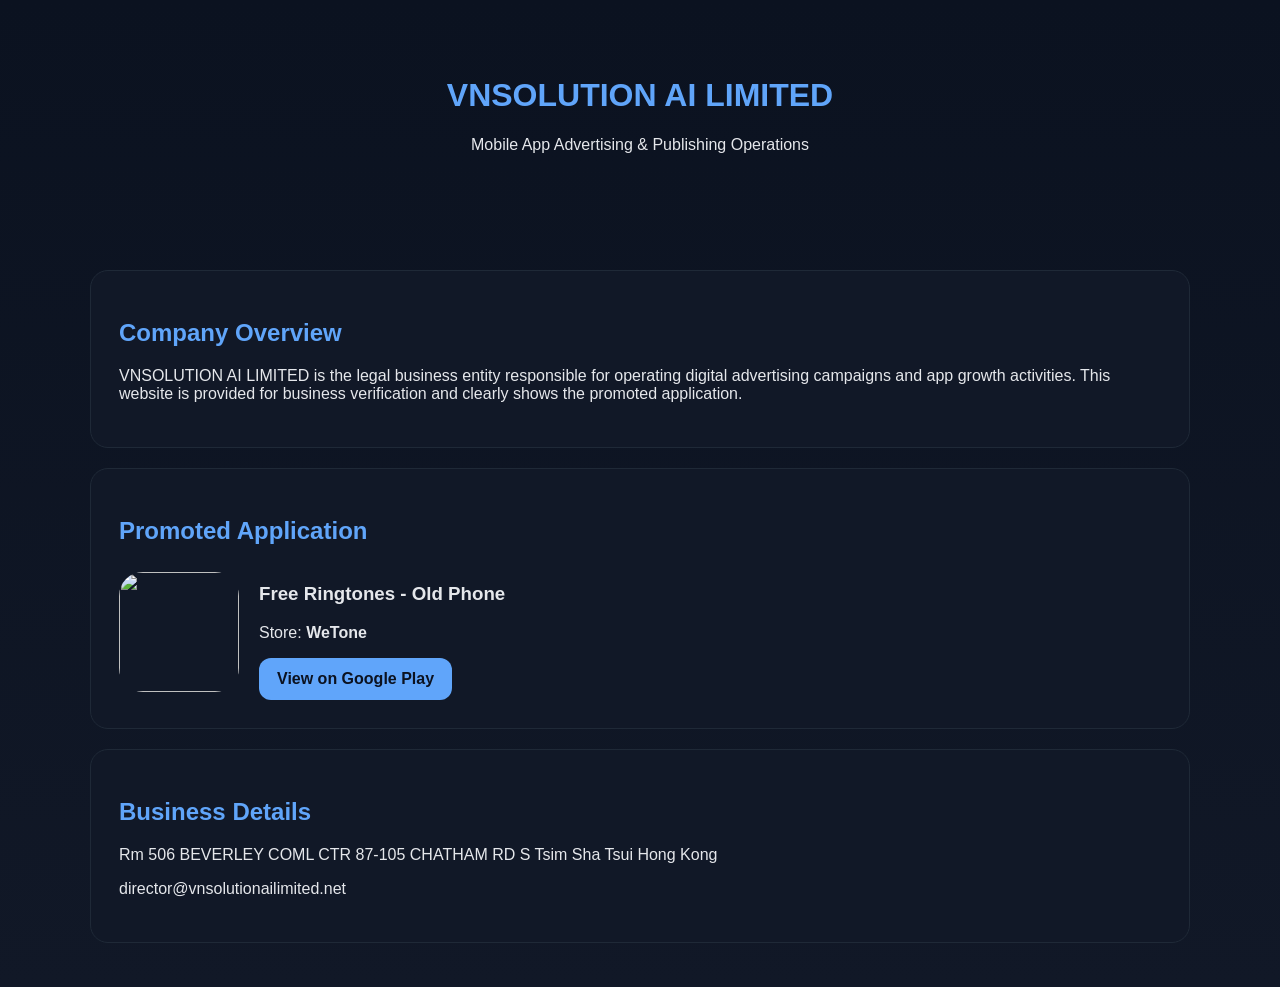
==== index.html @ 9280a152 "cdsc" ====
<!DOCTYPE html><html><head><meta charset='utf-8'><meta name='viewport' content='width=device-width,initial-scale=1'><style>body{font-family:Segoe UI,Arial,sans-serif;margin:0;background:linear-gradient(180deg,#0b1220,#111827);color:#e5e7eb}.container{max-width:1100px;margin:auto;padding:24px}header{padding:56px 20px;text-align:center}.card{background:#111827;border:1px solid #1f2937;border-radius:18px;padding:28px;margin:20px 0}h1,h2{color:#60a5fa}.btn{display:inline-block;background:#60a5fa;color:#0b1220;padding:12px 18px;border-radius:12px;text-decoration:none;font-weight:700}.app{display:flex;gap:20px;align-items:center;flex-wrap:wrap}.app img{width:120px;height:120px;border-radius:24px}</style><title>VNSOLUTION AI LIMITED</title></head><body><header><h1>VNSOLUTION AI LIMITED</h1><p>Mobile App Advertising & Publishing Operations</p></header><div class='container'><div class='card'><h2>Company Overview</h2><p>VNSOLUTION AI LIMITED is the legal business entity responsible for operating digital advertising campaigns and app growth activities. This website is provided for business verification and clearly shows the promoted application.</p></div><div class='card'><h2>Promoted Application</h2><div class='app'><img src='https://play-lh.googleusercontent.com/-prc3k5ZxyYHVAMe5Gc5oUMg6t_ehWLZD_PLqEVUxmbdl6v-67gkXx55XI03wRUK6jA4=w480-h960-rw'><div><h3>Free Ringtones - Old Phone</h3><p>Store: <strong>WeTone</strong></p><a class='btn' href='https://play.google.com/store/apps/details?id=com.bestringtones.freeringtones.oldphoneringtones'>View on Google Play</a></div></div></div><div class='card'><h2>Business Details</h2><p>Rm 506 BEVERLEY COML CTR 87-105 CHATHAM RD S Tsim Sha Tsui Hong Kong</p><p>director@vnsolutionailimited.net</p></div></div></body></html>
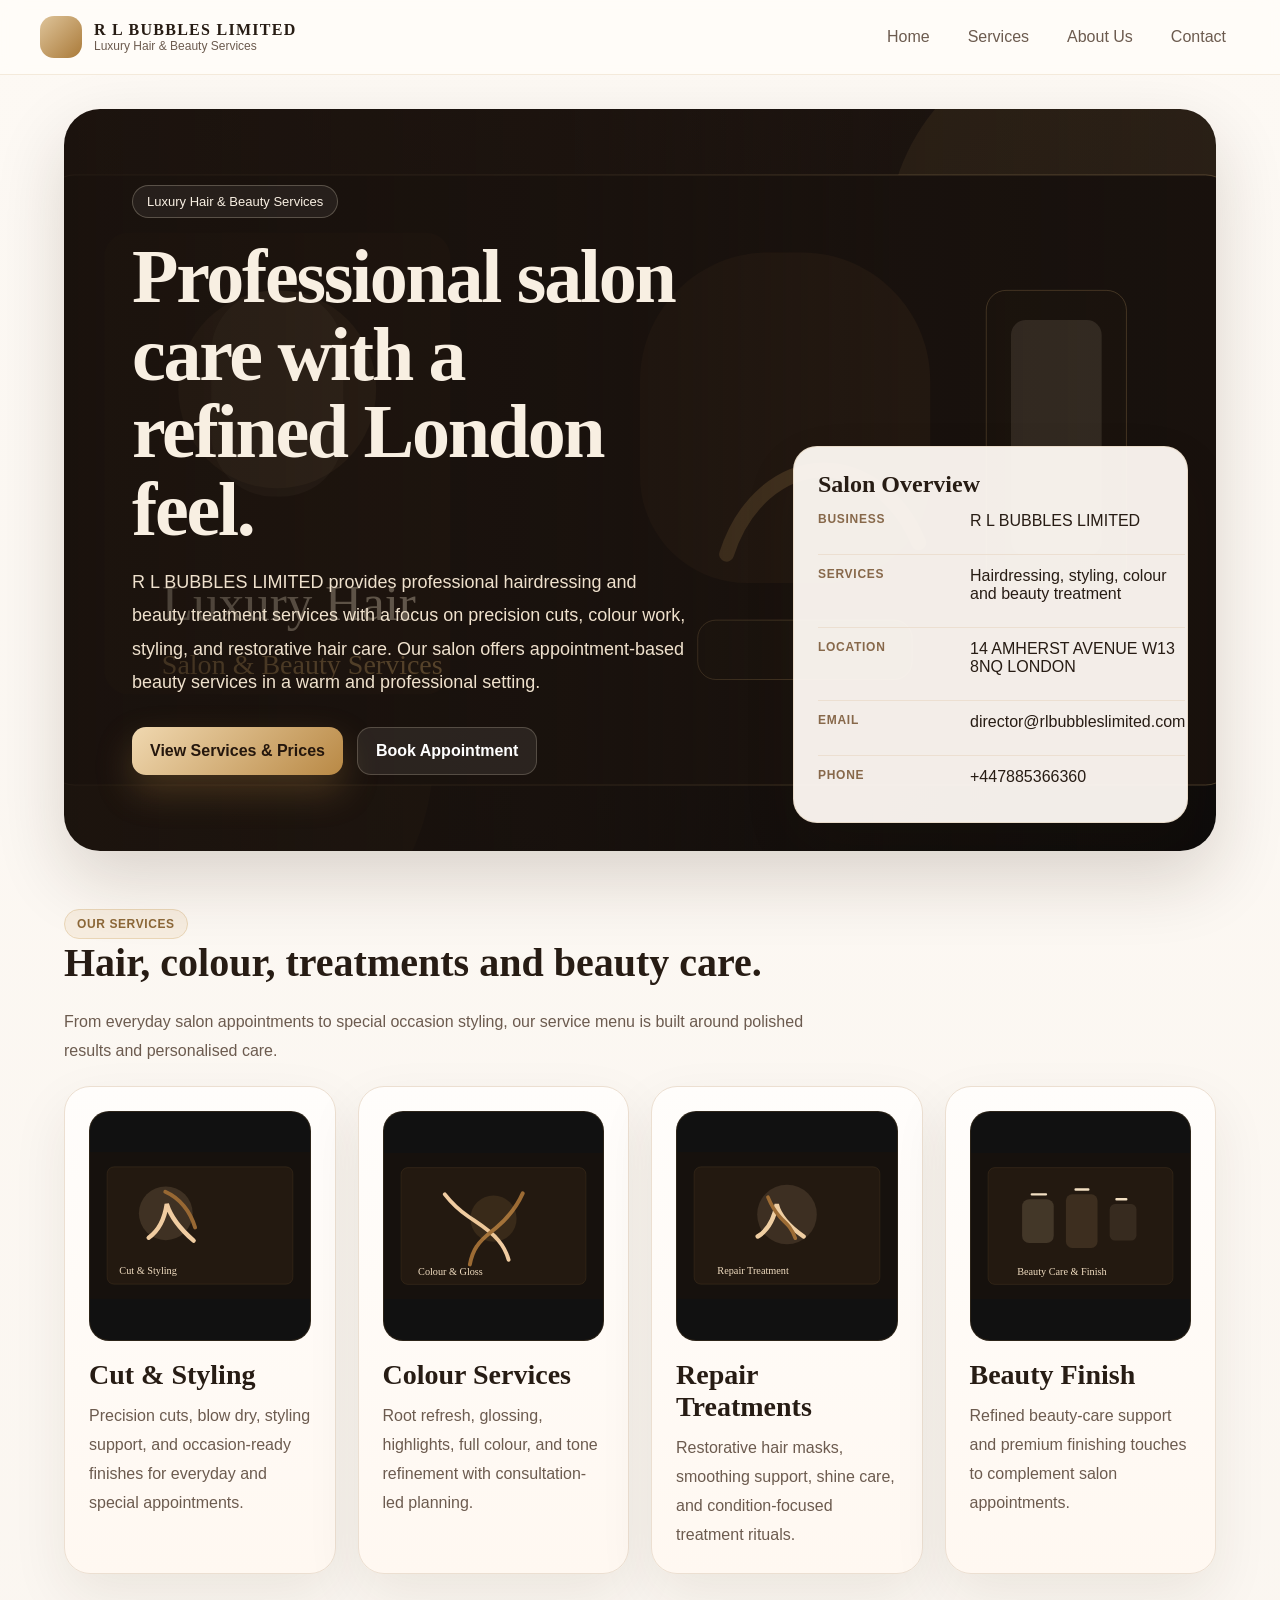
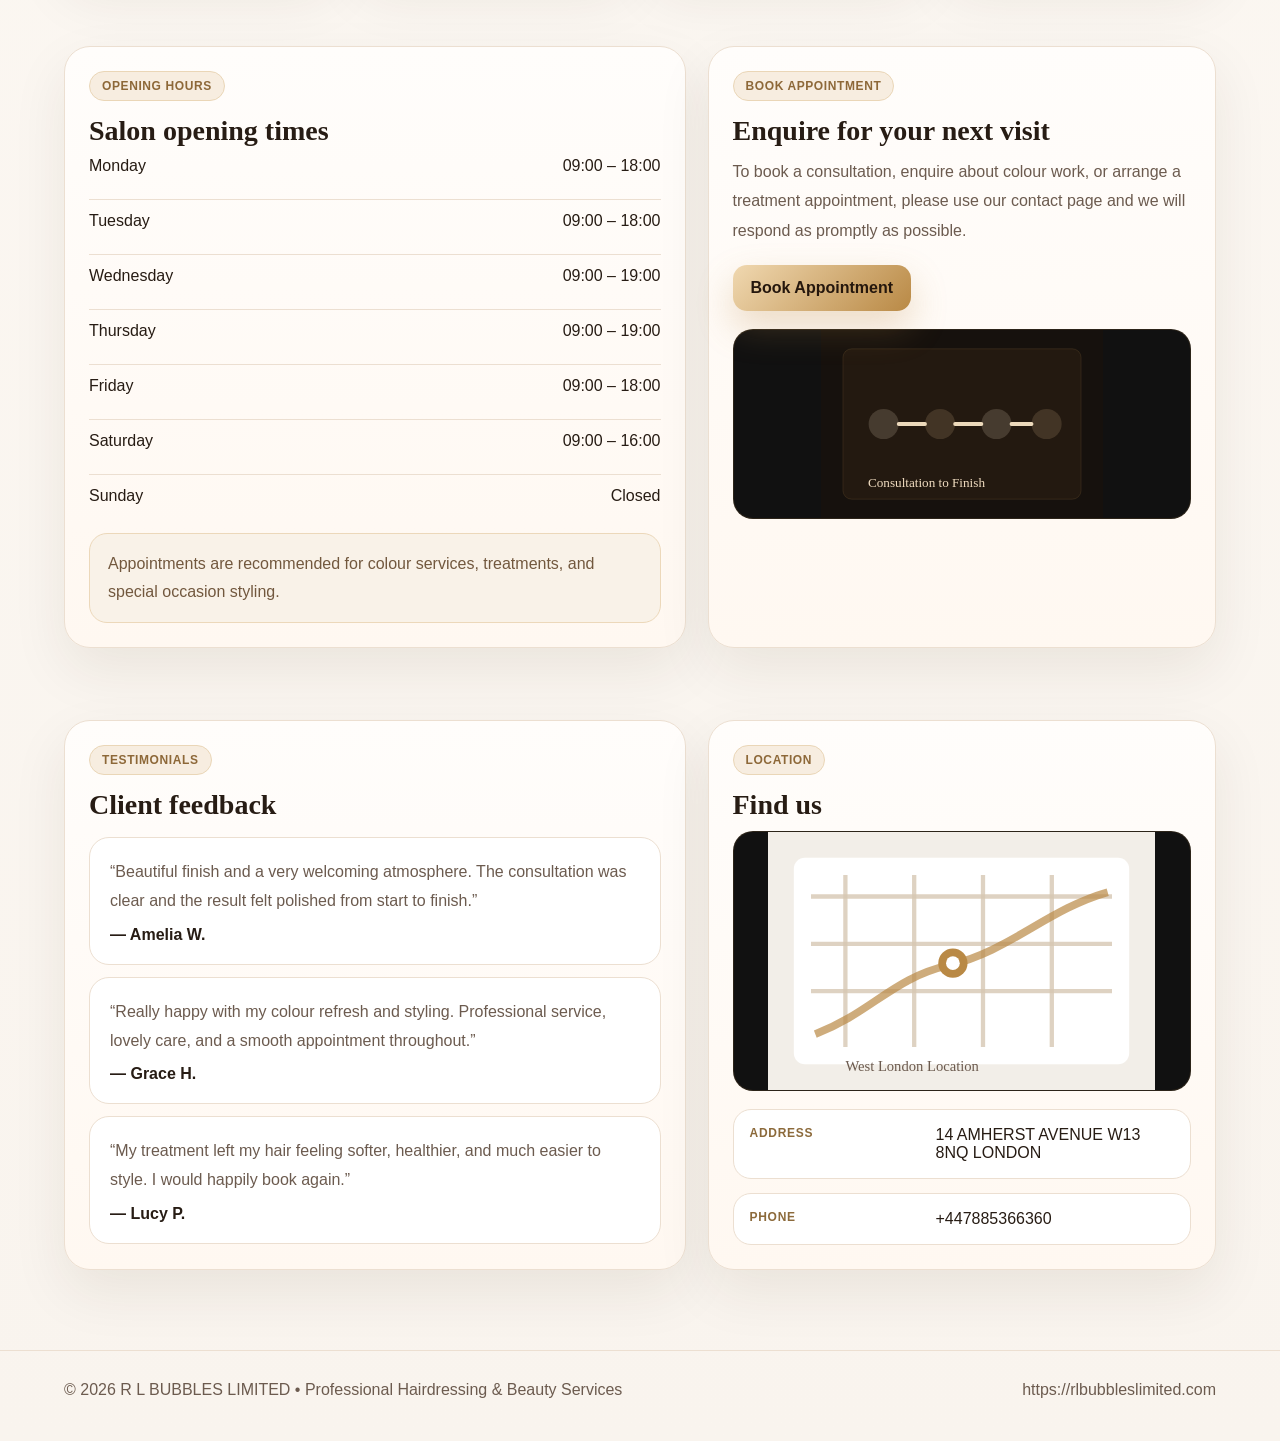
==== commit 078b8e9f: "cdsac" ====
--- a/index.html
+++ b/index.html
@@ -1 +1,27 @@
-<!DOCTYPE html><html><head><meta charset='utf-8'><meta name='viewport' content='width=device-width,initial-scale=1'><style>body{font-family:Segoe UI,Arial,sans-serif;margin:0;background:linear-gradient(180deg,#0b1220,#111827);color:#e5e7eb}.container{max-width:1100px;margin:auto;padding:24px}header{padding:56px 20px;text-align:center}.card{background:#111827;border:1px solid #1f2937;border-radius:18px;padding:28px;margin:20px 0}h1,h2{color:#60a5fa}.btn{display:inline-block;background:#60a5fa;color:#0b1220;padding:12px 18px;border-radius:12px;text-decoration:none;font-weight:700}.app{display:flex;gap:20px;align-items:center;flex-wrap:wrap}.app img{width:120px;height:120px;border-radius:24px}</style><title>VNSOLUTION AI LIMITED</title></head><body><header><h1>VNSOLUTION AI LIMITED</h1><p>Mobile App Advertising & Publishing Operations</p></header><div class='container'><div class='card'><h2>Company Overview</h2><p>VNSOLUTION AI LIMITED is the legal business entity responsible for operating digital advertising campaigns and app growth activities. This website is provided for business verification and clearly shows the promoted application.</p></div><div class='card'><h2>Promoted Application</h2><div class='app'><img src='https://play-lh.googleusercontent.com/-prc3k5ZxyYHVAMe5Gc5oUMg6t_ehWLZD_PLqEVUxmbdl6v-67gkXx55XI03wRUK6jA4=w480-h960-rw'><div><h3>Free Ringtones - Old Phone</h3><p>Store: <strong>WeTone</strong></p><a class='btn' href='https://play.google.com/store/apps/details?id=com.bestringtones.freeringtones.oldphoneringtones'>View on Google Play</a></div></div></div><div class='card'><h2>Business Details</h2><p>Rm 506 BEVERLEY COML CTR 87-105 CHATHAM RD S Tsim Sha Tsui Hong Kong</p><p>director@vnsolutionailimited.net</p></div></div></body></html>+<!DOCTYPE html><html lang='en'><head><meta charset='utf-8'><meta name='viewport' content='width=device-width,initial-scale=1'><title>R L BUBBLES LIMITED | Home</title><meta name='description' content='R L BUBBLES LIMITED luxury salon and beauty website.'><style>
+:root{--bg:#f9f4ee;--panel:#fffdfb;--panel2:#fff8f1;--text:#271c14;--muted:#6c5b4f;--gold:#b98945;--line:#ecdfd1;--shadow:0 22px 56px rgba(56,34,12,.08)}
+*{box-sizing:border-box}html{scroll-behavior:smooth}body{margin:0;background:linear-gradient(180deg,#fdf9f4,var(--bg));color:var(--text);font-family:Segoe UI,Arial,sans-serif}
+a{color:inherit}.wrap{max-width:1200px;margin:0 auto;padding:0 24px}
+.nav{position:sticky;top:0;z-index:30;background:rgba(255,252,248,.92);backdrop-filter:blur(10px);border-bottom:1px solid rgba(185,137,69,.16)}
+.nav-inner{display:flex;justify-content:space-between;align-items:center;padding:16px 0;gap:14px;flex-wrap:wrap}.brand{display:flex;align-items:center;gap:12px;text-decoration:none}.mark{width:42px;height:42px;border-radius:14px;background:linear-gradient(135deg,#dec49a,#aa7a39)}.brand strong{display:block;font-family:Georgia,serif;letter-spacing:.08em}.brand span{display:block;font-size:12px;color:var(--muted)}
+.links{display:flex;gap:10px;flex-wrap:wrap}.links a{text-decoration:none;padding:10px 14px;border-radius:999px;color:var(--muted)}.links a:hover{background:#fff;border:1px solid var(--line);color:var(--text)}
+.hero{padding:34px 0 22px}.hero-card{min-height:640px;border-radius:36px;overflow:hidden;position:relative;background:linear-gradient(90deg, rgba(26,18,13,.82) 0%, rgba(26,18,13,.60) 44%, rgba(26,18,13,.18) 72%, rgba(26,18,13,.04) 100%),url('assets/hero-salon.svg') center/cover no-repeat;box-shadow:0 28px 70px rgba(44,24,8,.16)}
+.hero-inner{max-width:690px;padding:76px 68px;color:#f8efe2}.kicker{display:inline-flex;padding:8px 14px;border-radius:999px;border:1px solid rgba(255,240,215,.24);background:rgba(255,255,255,.06);font-size:13px}
+h1,h2,h3{font-family:Georgia,'Times New Roman',serif}h1{margin:20px 0 16px;font-size:clamp(42px,6vw,76px);line-height:1.02;letter-spacing:-.03em}h2{font-size:40px;margin:0}.lead{font-size:18px;line-height:1.85;color:#efe1cd}.actions{display:flex;gap:14px;flex-wrap:wrap;margin-top:28px}
+.btn{display:inline-flex;align-items:center;justify-content:center;padding:14px 18px;border-radius:14px;text-decoration:none;font-weight:700}.btn-primary{background:linear-gradient(135deg,#f0d8b0,#b98945);color:#25170d;box-shadow:0 16px 36px rgba(185,137,69,.28)}.btn-secondary{background:rgba(255,255,255,.08);color:#fff;border:1px solid rgba(255,240,215,.20)}
+.float{position:absolute;right:28px;bottom:28px;width:min(395px,calc(100% - 56px));background:rgba(255,250,245,.95);border:1px solid rgba(185,137,69,.18);border-radius:24px;padding:24px;box-shadow:var(--shadow)}.float h3{margin:0 0 14px;font-size:24px}.list{display:grid;gap:12px}.item{display:grid;grid-template-columns:138px 1fr;gap:14px;padding:12px 0;border-top:1px solid var(--line)}.item:first-child{border-top:none;padding-top:0}.item strong{font-size:12px;color:#87684a;text-transform:uppercase;letter-spacing:.06em}
+.section{padding:36px 0}.heading{display:flex;justify-content:space-between;gap:22px;align-items:end;flex-wrap:wrap;margin-bottom:20px}.heading p{margin:0;max-width:760px;color:var(--muted);line-height:1.8}
+.grid4{display:grid;grid-template-columns:repeat(4,1fr);gap:22px}.grid3{display:grid;grid-template-columns:repeat(3,1fr);gap:22px}.grid2{display:grid;grid-template-columns:1.1fr .9fr;gap:22px}.card{background:linear-gradient(180deg,var(--panel),var(--panel2));border:1px solid var(--line);border-radius:26px;padding:24px;box-shadow:var(--shadow)}
+.media{height:230px;border-radius:20px;background:#111 center/contain no-repeat;border:1px solid rgba(185,137,69,.16);margin-bottom:18px}.gallery{display:grid;grid-template-columns:repeat(4,1fr);gap:18px}.gallery .media{height:180px;margin-bottom:0}.badge{display:inline-flex;padding:7px 12px;border-radius:999px;font-size:12px;font-weight:700;letter-spacing:.05em;text-transform:uppercase;color:#8d6838;background:#f7ede0;border:1px solid #ead6b7}
+.card h3{margin:0 0 10px;font-size:28px}.card p{margin:0;color:var(--muted);line-height:1.82}.price-list,.testimonials,.faq{display:grid;gap:12px;margin-top:16px}
+.price{display:grid;grid-template-columns:1fr auto;gap:14px;padding:16px 0;border-top:1px solid var(--line)}.price:first-child{border-top:none;padding-top:0}.price strong{display:block;font-size:17px}.price span{font-weight:700;color:#8e6530}
+.details{display:grid;gap:14px}.detail{display:grid;grid-template-columns:170px 1fr;gap:16px;padding:16px;border-radius:18px;background:#fff;border:1px solid var(--line)}.detail strong{color:#8c6a3b;text-transform:uppercase;font-size:12px;letter-spacing:.06em}
+.note{margin-top:16px;padding:16px 18px;border-radius:18px;background:#f9f2e8;border:1px solid #ecd8ba;color:#72583e;line-height:1.75}
+.steps{display:grid;grid-template-columns:repeat(4,1fr);gap:16px;margin-top:16px}.step{padding:18px;border-radius:20px;background:#fff;border:1px solid var(--line)}.step b{display:inline-block;width:34px;height:34px;line-height:34px;text-align:center;border-radius:999px;background:#f7ede0;color:#8c6a3b;margin-bottom:12px}
+.hours{display:grid;gap:12px}.hours-row{display:grid;grid-template-columns:1fr auto;gap:14px;padding:12px 0;border-top:1px solid var(--line)}.hours-row:first-child{border-top:none;padding-top:0}
+.quote{padding:20px;border-radius:20px;background:#fff;border:1px solid var(--line)}.quote p{margin:0 0 10px;color:var(--muted);line-height:1.8}.quote strong{display:block}
+.form-grid{display:grid;grid-template-columns:1fr 1fr;gap:14px}input,textarea,select{width:100%;padding:14px;border-radius:14px;border:1px solid var(--line);background:#fff;font:inherit;color:var(--text)}textarea{min-height:130px;resize:vertical}.full{grid-column:1/-1}
+.footer{margin-top:44px;border-top:1px solid var(--line);padding:30px 0 42px;color:var(--muted)}.footer-inner{display:flex;justify-content:space-between;gap:18px;flex-wrap:wrap}.small{font-size:14px}
+@media(max-width:1000px){.grid4,.grid3,.grid2,.gallery,.steps,.form-grid{grid-template-columns:1fr}.hero-card{min-height:unset}.float{position:static;margin:24px}}
+@media(max-width:720px){.hero-inner{padding:34px 24px}h1{font-size:42px}h2{font-size:32px}.item,.detail,.hours-row{grid-template-columns:1fr}}
+</style></head><body><nav class='nav'><div class='wrap nav-inner'><a class='brand' href='index.html'><div class='mark'></div><div><strong>R L BUBBLES LIMITED</strong><span>Luxury Hair & Beauty Services</span></div></a><div class='links'><a href='index.html'>Home</a><a href='services.html'>Services</a><a href='about.html'>About Us</a><a href='contact.html'>Contact</a></div></div></nav><section class='hero'><div class='wrap'><div class='hero-card'><div class='hero-inner'><div class='kicker'>Luxury Hair & Beauty Services</div><h1>Professional salon care with a refined London feel.</h1><p class='lead'>R L BUBBLES LIMITED provides professional hairdressing and beauty treatment services with a focus on precision cuts, colour work, styling, and restorative hair care. Our salon offers appointment-based beauty services in a warm and professional setting.</p><div class='actions'><a class='btn btn-primary' href='services.html'>View Services & Prices</a><a class='btn btn-secondary' href='contact.html'>Book Appointment</a></div></div><div class='float'><h3>Salon Overview</h3><div class='list'><div class='item'><strong>Business</strong><div>R L BUBBLES LIMITED</div></div><div class='item'><strong>Services</strong><div>Hairdressing, styling, colour and beauty treatment</div></div><div class='item'><strong>Location</strong><div>14 AMHERST AVENUE W13 8NQ LONDON</div></div><div class='item'><strong>Email</strong><div>director@rlbubbleslimited.com</div></div><div class='item'><strong>Phone</strong><div>+447885366360</div></div></div></div></div></div></section><section class='section'><div class='wrap'><div class='heading'><div><span class='badge'>Our Services</span><h2>Hair, colour, treatments and beauty care.</h2></div><p>From everyday salon appointments to special occasion styling, our service menu is built around polished results and personalised care.</p></div><div class='grid4'><div class='card'><div class='media' style="background-image:url('assets/cut-style.svg')"></div><h3>Cut & Styling</h3><p>Precision cuts, blow dry, styling support, and occasion-ready finishes for everyday and special appointments.</p></div><div class='card'><div class='media' style="background-image:url('assets/colour.svg')"></div><h3>Colour Services</h3><p>Root refresh, glossing, highlights, full colour, and tone refinement with consultation-led planning.</p></div><div class='card'><div class='media' style="background-image:url('assets/treatment.svg')"></div><h3>Repair Treatments</h3><p>Restorative hair masks, smoothing support, shine care, and condition-focused treatment rituals.</p></div><div class='card'><div class='media' style="background-image:url('assets/beauty.svg')"></div><h3>Beauty Finish</h3><p>Refined beauty-care support and premium finishing touches to complement salon appointments.</p></div></div></div></section><section class='section'><div class='wrap grid2'><div class='card'><span class='badge'>Opening Hours</span><h3 style='margin-top:14px'>Salon opening times</h3><div class='hours'><div class='hours-row'><div>Monday</div><div>09:00 – 18:00</div></div><div class='hours-row'><div>Tuesday</div><div>09:00 – 18:00</div></div><div class='hours-row'><div>Wednesday</div><div>09:00 – 19:00</div></div><div class='hours-row'><div>Thursday</div><div>09:00 – 19:00</div></div><div class='hours-row'><div>Friday</div><div>09:00 – 18:00</div></div><div class='hours-row'><div>Saturday</div><div>09:00 – 16:00</div></div><div class='hours-row'><div>Sunday</div><div>Closed</div></div></div><div class='note'>Appointments are recommended for colour services, treatments, and special occasion styling.</div></div><div class='card'><span class='badge'>Book Appointment</span><h3 style='margin-top:14px'>Enquire for your next visit</h3><p>To book a consultation, enquire about colour work, or arrange a treatment appointment, please use our contact page and we will respond as promptly as possible.</p><div class='actions' style='margin-top:20px'><a class='btn btn-primary' href='contact.html'>Book Appointment</a></div><div class='media' style="background-image:url('assets/process.svg');height:190px;margin-top:18px"></div></div></div></section><section class='section'><div class='wrap grid2'><div class='card'><span class='badge'>Testimonials</span><h3 style='margin-top:14px'>Client feedback</h3><div class='testimonials'><div class='quote'><p>“Beautiful finish and a very welcoming atmosphere. The consultation was clear and the result felt polished from start to finish.”</p><strong>— Amelia W.</strong></div><div class='quote'><p>“Really happy with my colour refresh and styling. Professional service, lovely care, and a smooth appointment throughout.”</p><strong>— Grace H.</strong></div><div class='quote'><p>“My treatment left my hair feeling softer, healthier, and much easier to style. I would happily book again.”</p><strong>— Lucy P.</strong></div></div></div><div class='card'><span class='badge'>Location</span><h3 style='margin-top:14px'>Find us</h3><div class='media' style="background-image:url('assets/map.svg');height:260px"></div><div class='details' style='margin-top:18px'><div class='detail'><strong>Address</strong><div>14 AMHERST AVENUE W13 8NQ LONDON</div></div><div class='detail'><strong>Phone</strong><div>+447885366360</div></div></div></div></div></section><footer class='footer'><div class='wrap footer-inner'><div>© 2026 R L BUBBLES LIMITED • Professional Hairdressing & Beauty Services</div><div>https://rlbubbleslimited.com</div></div></footer></body></html>
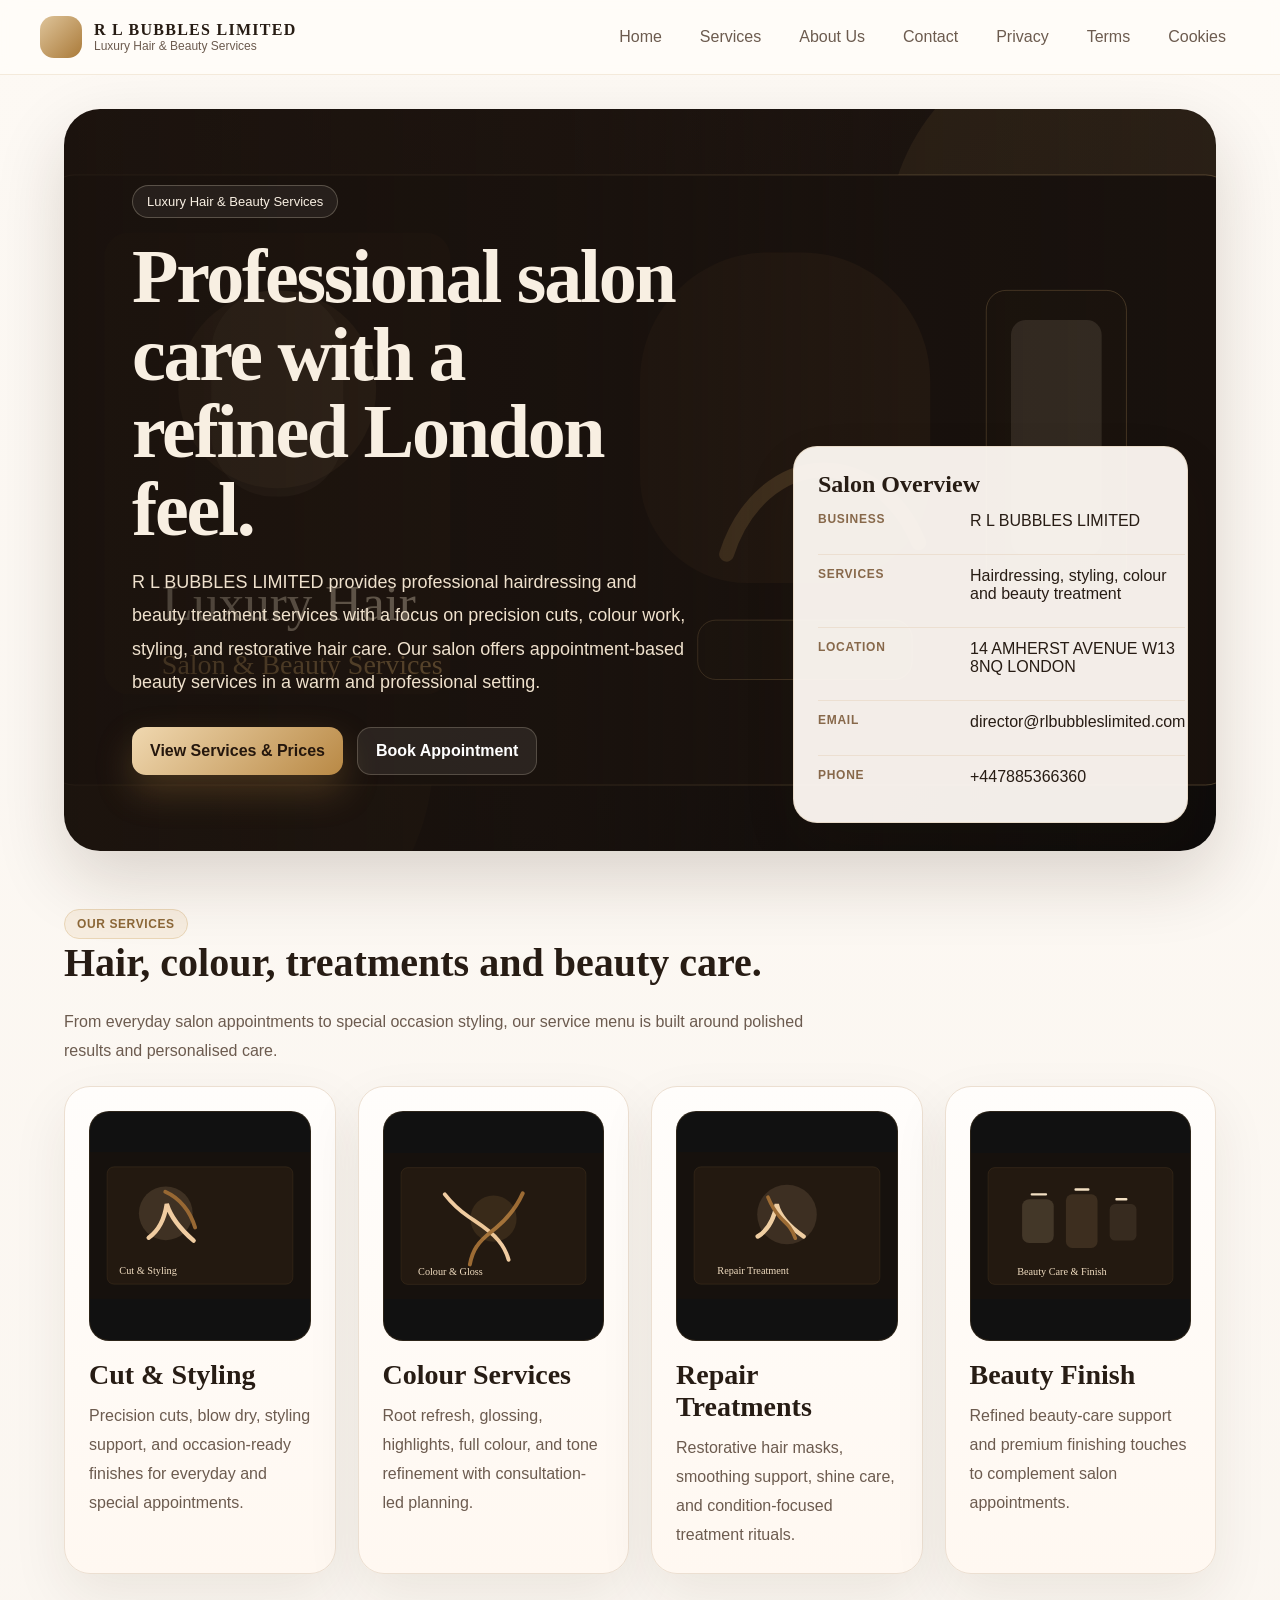
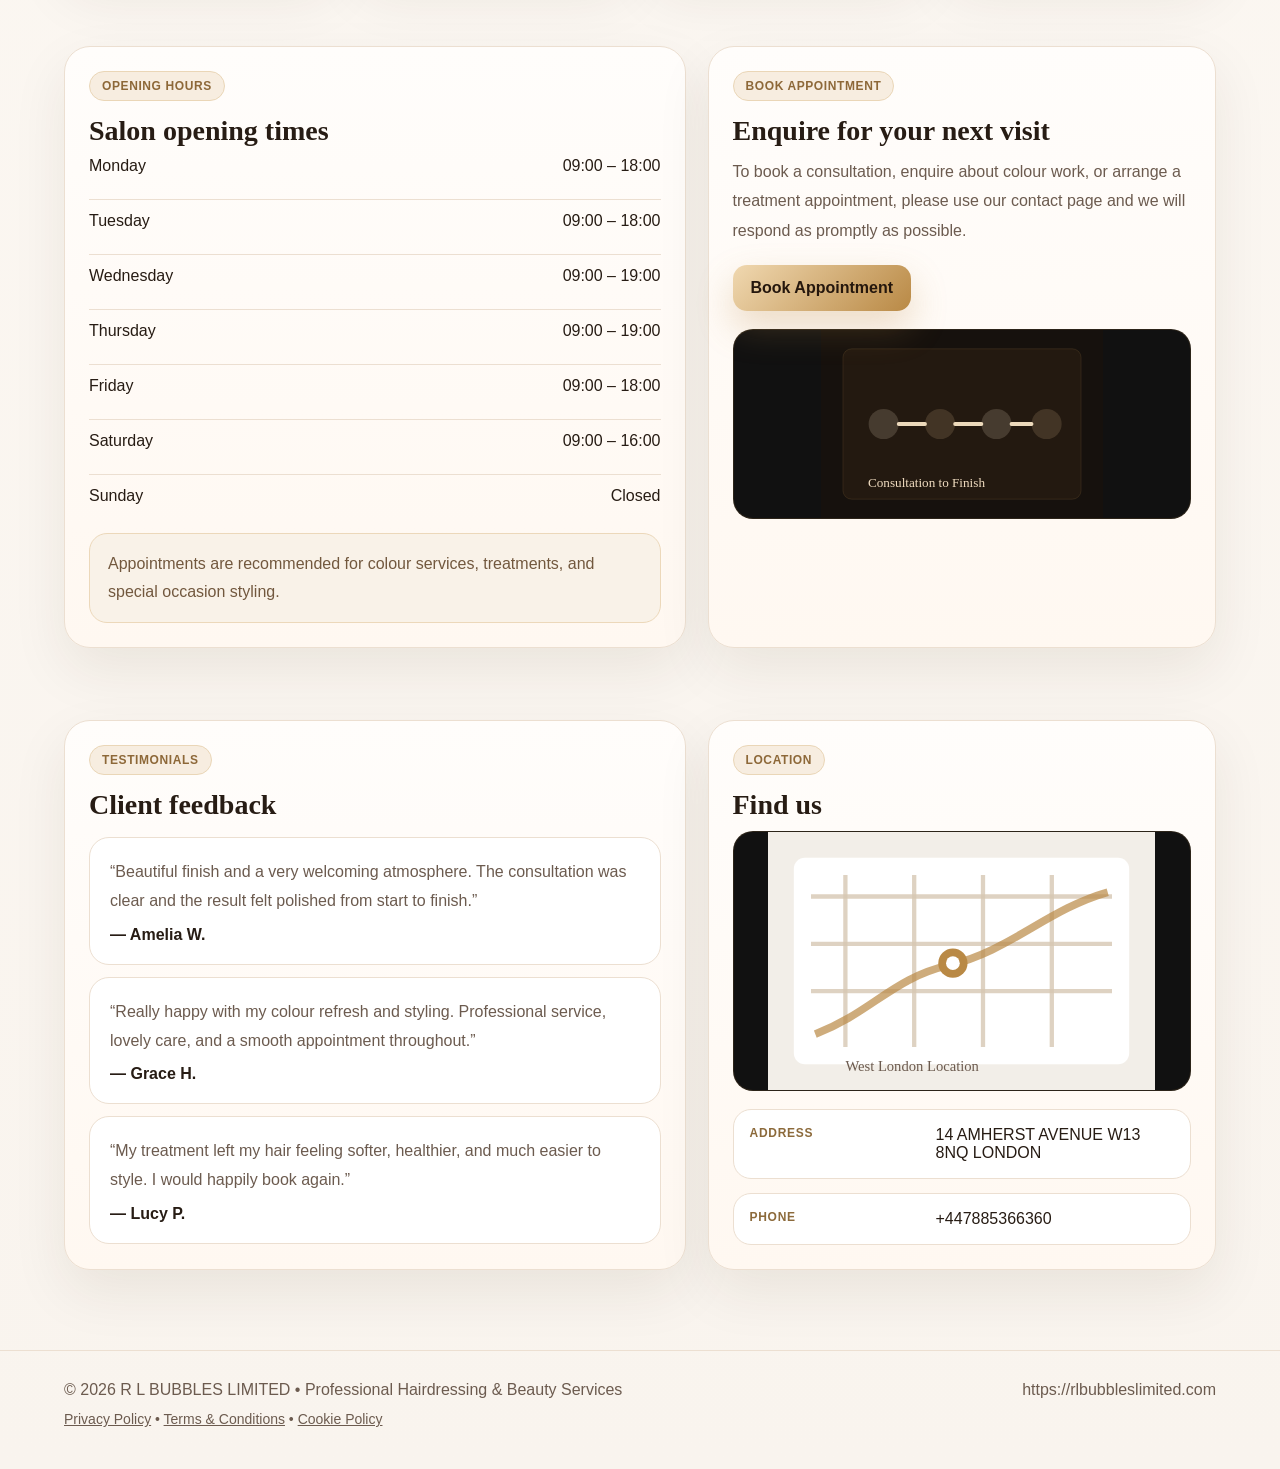
==== commit b2f13ead: "cdsc" ====
--- a/index.html
+++ b/index.html
@@ -24,4 +24,4 @@
 .footer{margin-top:44px;border-top:1px solid var(--line);padding:30px 0 42px;color:var(--muted)}.footer-inner{display:flex;justify-content:space-between;gap:18px;flex-wrap:wrap}.small{font-size:14px}
 @media(max-width:1000px){.grid4,.grid3,.grid2,.gallery,.steps,.form-grid{grid-template-columns:1fr}.hero-card{min-height:unset}.float{position:static;margin:24px}}
 @media(max-width:720px){.hero-inner{padding:34px 24px}h1{font-size:42px}h2{font-size:32px}.item,.detail,.hours-row{grid-template-columns:1fr}}
-</style></head><body><nav class='nav'><div class='wrap nav-inner'><a class='brand' href='index.html'><div class='mark'></div><div><strong>R L BUBBLES LIMITED</strong><span>Luxury Hair & Beauty Services</span></div></a><div class='links'><a href='index.html'>Home</a><a href='services.html'>Services</a><a href='about.html'>About Us</a><a href='contact.html'>Contact</a></div></div></nav><section class='hero'><div class='wrap'><div class='hero-card'><div class='hero-inner'><div class='kicker'>Luxury Hair & Beauty Services</div><h1>Professional salon care with a refined London feel.</h1><p class='lead'>R L BUBBLES LIMITED provides professional hairdressing and beauty treatment services with a focus on precision cuts, colour work, styling, and restorative hair care. Our salon offers appointment-based beauty services in a warm and professional setting.</p><div class='actions'><a class='btn btn-primary' href='services.html'>View Services & Prices</a><a class='btn btn-secondary' href='contact.html'>Book Appointment</a></div></div><div class='float'><h3>Salon Overview</h3><div class='list'><div class='item'><strong>Business</strong><div>R L BUBBLES LIMITED</div></div><div class='item'><strong>Services</strong><div>Hairdressing, styling, colour and beauty treatment</div></div><div class='item'><strong>Location</strong><div>14 AMHERST AVENUE W13 8NQ LONDON</div></div><div class='item'><strong>Email</strong><div>director@rlbubbleslimited.com</div></div><div class='item'><strong>Phone</strong><div>+447885366360</div></div></div></div></div></div></section><section class='section'><div class='wrap'><div class='heading'><div><span class='badge'>Our Services</span><h2>Hair, colour, treatments and beauty care.</h2></div><p>From everyday salon appointments to special occasion styling, our service menu is built around polished results and personalised care.</p></div><div class='grid4'><div class='card'><div class='media' style="background-image:url('assets/cut-style.svg')"></div><h3>Cut & Styling</h3><p>Precision cuts, blow dry, styling support, and occasion-ready finishes for everyday and special appointments.</p></div><div class='card'><div class='media' style="background-image:url('assets/colour.svg')"></div><h3>Colour Services</h3><p>Root refresh, glossing, highlights, full colour, and tone refinement with consultation-led planning.</p></div><div class='card'><div class='media' style="background-image:url('assets/treatment.svg')"></div><h3>Repair Treatments</h3><p>Restorative hair masks, smoothing support, shine care, and condition-focused treatment rituals.</p></div><div class='card'><div class='media' style="background-image:url('assets/beauty.svg')"></div><h3>Beauty Finish</h3><p>Refined beauty-care support and premium finishing touches to complement salon appointments.</p></div></div></div></section><section class='section'><div class='wrap grid2'><div class='card'><span class='badge'>Opening Hours</span><h3 style='margin-top:14px'>Salon opening times</h3><div class='hours'><div class='hours-row'><div>Monday</div><div>09:00 – 18:00</div></div><div class='hours-row'><div>Tuesday</div><div>09:00 – 18:00</div></div><div class='hours-row'><div>Wednesday</div><div>09:00 – 19:00</div></div><div class='hours-row'><div>Thursday</div><div>09:00 – 19:00</div></div><div class='hours-row'><div>Friday</div><div>09:00 – 18:00</div></div><div class='hours-row'><div>Saturday</div><div>09:00 – 16:00</div></div><div class='hours-row'><div>Sunday</div><div>Closed</div></div></div><div class='note'>Appointments are recommended for colour services, treatments, and special occasion styling.</div></div><div class='card'><span class='badge'>Book Appointment</span><h3 style='margin-top:14px'>Enquire for your next visit</h3><p>To book a consultation, enquire about colour work, or arrange a treatment appointment, please use our contact page and we will respond as promptly as possible.</p><div class='actions' style='margin-top:20px'><a class='btn btn-primary' href='contact.html'>Book Appointment</a></div><div class='media' style="background-image:url('assets/process.svg');height:190px;margin-top:18px"></div></div></div></section><section class='section'><div class='wrap grid2'><div class='card'><span class='badge'>Testimonials</span><h3 style='margin-top:14px'>Client feedback</h3><div class='testimonials'><div class='quote'><p>“Beautiful finish and a very welcoming atmosphere. The consultation was clear and the result felt polished from start to finish.”</p><strong>— Amelia W.</strong></div><div class='quote'><p>“Really happy with my colour refresh and styling. Professional service, lovely care, and a smooth appointment throughout.”</p><strong>— Grace H.</strong></div><div class='quote'><p>“My treatment left my hair feeling softer, healthier, and much easier to style. I would happily book again.”</p><strong>— Lucy P.</strong></div></div></div><div class='card'><span class='badge'>Location</span><h3 style='margin-top:14px'>Find us</h3><div class='media' style="background-image:url('assets/map.svg');height:260px"></div><div class='details' style='margin-top:18px'><div class='detail'><strong>Address</strong><div>14 AMHERST AVENUE W13 8NQ LONDON</div></div><div class='detail'><strong>Phone</strong><div>+447885366360</div></div></div></div></div></section><footer class='footer'><div class='wrap footer-inner'><div>© 2026 R L BUBBLES LIMITED • Professional Hairdressing & Beauty Services</div><div>https://rlbubbleslimited.com</div></div></footer></body></html>+</style></head><body><nav class='nav'><div class='wrap nav-inner'><a class='brand' href='index.html'><div class='mark'></div><div><strong>R L BUBBLES LIMITED</strong><span>Luxury Hair & Beauty Services</span></div></a><div class='links'><a href='index.html'>Home</a><a href='services.html'>Services</a><a href='about.html'>About Us</a><a href='contact.html'>Contact</a><a href='privacy.html'>Privacy</a><a href='terms.html'>Terms</a><a href='cookie-policy.html'>Cookies</a></div></div></div></nav><section class='hero'><div class='wrap'><div class='hero-card'><div class='hero-inner'><div class='kicker'>Luxury Hair & Beauty Services</div><h1>Professional salon care with a refined London feel.</h1><p class='lead'>R L BUBBLES LIMITED provides professional hairdressing and beauty treatment services with a focus on precision cuts, colour work, styling, and restorative hair care. Our salon offers appointment-based beauty services in a warm and professional setting.</p><div class='actions'><a class='btn btn-primary' href='services.html'>View Services & Prices</a><a class='btn btn-secondary' href='contact.html'>Book Appointment</a></div></div><div class='float'><h3>Salon Overview</h3><div class='list'><div class='item'><strong>Business</strong><div>R L BUBBLES LIMITED</div></div><div class='item'><strong>Services</strong><div>Hairdressing, styling, colour and beauty treatment</div></div><div class='item'><strong>Location</strong><div>14 AMHERST AVENUE W13 8NQ LONDON</div></div><div class='item'><strong>Email</strong><div>director@rlbubbleslimited.com</div></div><div class='item'><strong>Phone</strong><div>+447885366360</div></div></div></div></div></div></section><section class='section'><div class='wrap'><div class='heading'><div><span class='badge'>Our Services</span><h2>Hair, colour, treatments and beauty care.</h2></div><p>From everyday salon appointments to special occasion styling, our service menu is built around polished results and personalised care.</p></div><div class='grid4'><div class='card'><div class='media' style="background-image:url('assets/cut-style.svg')"></div><h3>Cut & Styling</h3><p>Precision cuts, blow dry, styling support, and occasion-ready finishes for everyday and special appointments.</p></div><div class='card'><div class='media' style="background-image:url('assets/colour.svg')"></div><h3>Colour Services</h3><p>Root refresh, glossing, highlights, full colour, and tone refinement with consultation-led planning.</p></div><div class='card'><div class='media' style="background-image:url('assets/treatment.svg')"></div><h3>Repair Treatments</h3><p>Restorative hair masks, smoothing support, shine care, and condition-focused treatment rituals.</p></div><div class='card'><div class='media' style="background-image:url('assets/beauty.svg')"></div><h3>Beauty Finish</h3><p>Refined beauty-care support and premium finishing touches to complement salon appointments.</p></div></div></div></section><section class='section'><div class='wrap grid2'><div class='card'><span class='badge'>Opening Hours</span><h3 style='margin-top:14px'>Salon opening times</h3><div class='hours'><div class='hours-row'><div>Monday</div><div>09:00 – 18:00</div></div><div class='hours-row'><div>Tuesday</div><div>09:00 – 18:00</div></div><div class='hours-row'><div>Wednesday</div><div>09:00 – 19:00</div></div><div class='hours-row'><div>Thursday</div><div>09:00 – 19:00</div></div><div class='hours-row'><div>Friday</div><div>09:00 – 18:00</div></div><div class='hours-row'><div>Saturday</div><div>09:00 – 16:00</div></div><div class='hours-row'><div>Sunday</div><div>Closed</div></div></div><div class='note'>Appointments are recommended for colour services, treatments, and special occasion styling.</div></div><div class='card'><span class='badge'>Book Appointment</span><h3 style='margin-top:14px'>Enquire for your next visit</h3><p>To book a consultation, enquire about colour work, or arrange a treatment appointment, please use our contact page and we will respond as promptly as possible.</p><div class='actions' style='margin-top:20px'><a class='btn btn-primary' href='contact.html'>Book Appointment</a></div><div class='media' style="background-image:url('assets/process.svg');height:190px;margin-top:18px"></div></div></div></section><section class='section'><div class='wrap grid2'><div class='card'><span class='badge'>Testimonials</span><h3 style='margin-top:14px'>Client feedback</h3><div class='testimonials'><div class='quote'><p>“Beautiful finish and a very welcoming atmosphere. The consultation was clear and the result felt polished from start to finish.”</p><strong>— Amelia W.</strong></div><div class='quote'><p>“Really happy with my colour refresh and styling. Professional service, lovely care, and a smooth appointment throughout.”</p><strong>— Grace H.</strong></div><div class='quote'><p>“My treatment left my hair feeling softer, healthier, and much easier to style. I would happily book again.”</p><strong>— Lucy P.</strong></div></div></div><div class='card'><span class='badge'>Location</span><h3 style='margin-top:14px'>Find us</h3><div class='media' style="background-image:url('assets/map.svg');height:260px"></div><div class='details' style='margin-top:18px'><div class='detail'><strong>Address</strong><div>14 AMHERST AVENUE W13 8NQ LONDON</div></div><div class='detail'><strong>Phone</strong><div>+447885366360</div></div></div></div></div></section><footer class='footer'><div class='wrap footer-inner'><div>© 2026 R L BUBBLES LIMITED • Professional Hairdressing & Beauty Services</div><div>https://rlbubbleslimited.com</div></div><div class='wrap' style='padding-top:12px'><div class='small'><a href='privacy.html'>Privacy Policy</a> • <a href='terms.html'>Terms &amp; Conditions</a> • <a href='cookie-policy.html'>Cookie Policy</a></div></div></footer></body></html>
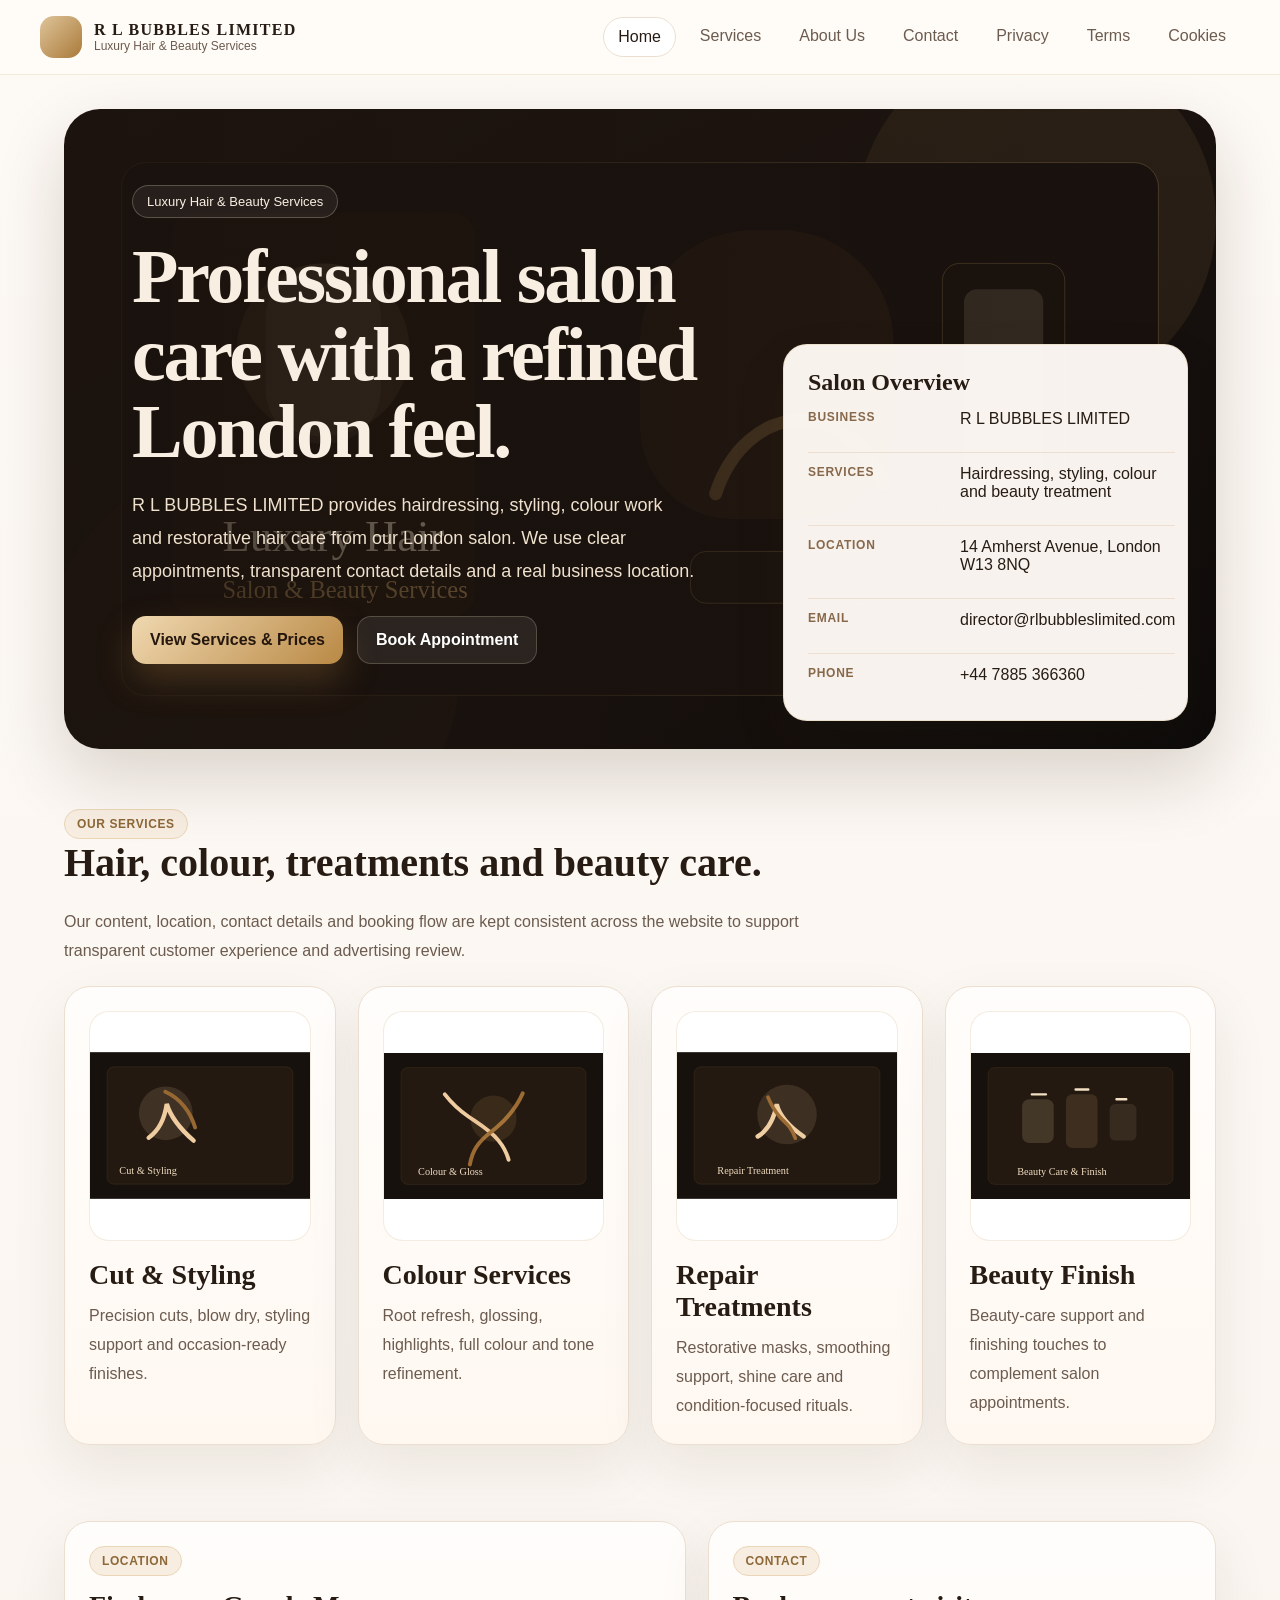
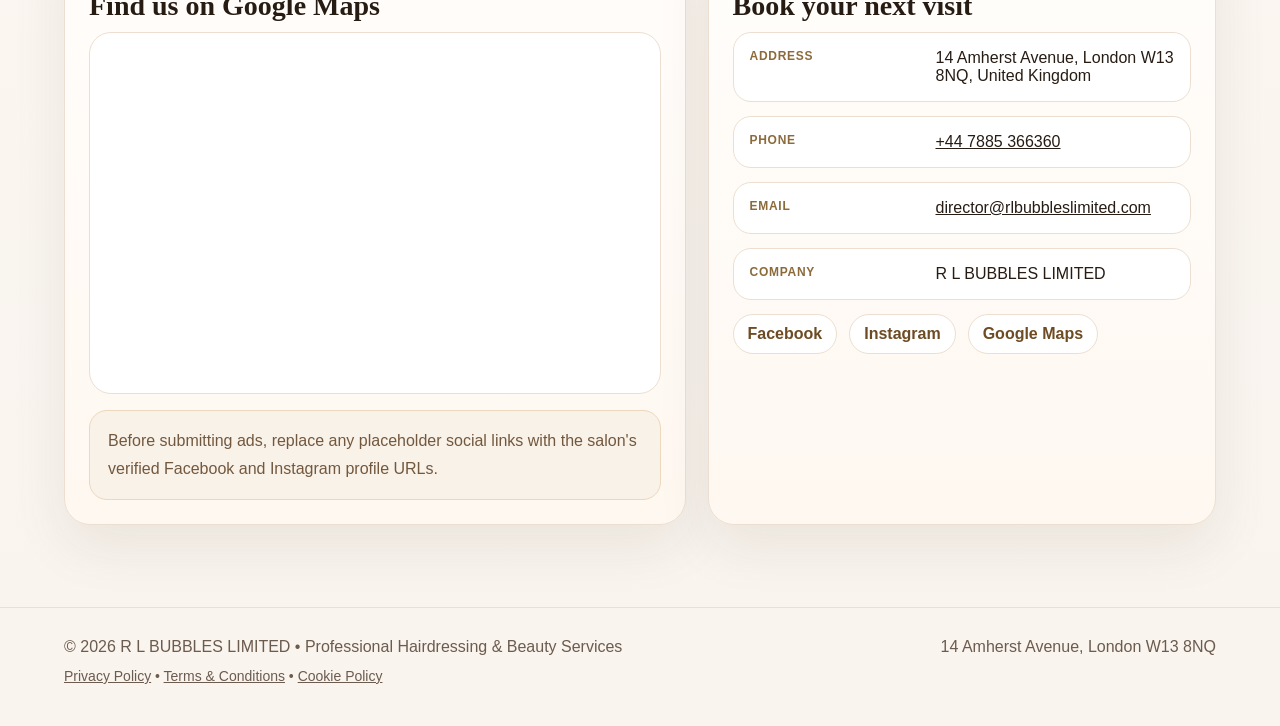
==== commit 3131acf7: "commit code" ====
--- a/index.html
+++ b/index.html
@@ -1,27 +1,4 @@
-<!DOCTYPE html><html lang='en'><head><meta charset='utf-8'><meta name='viewport' content='width=device-width,initial-scale=1'><title>R L BUBBLES LIMITED | Home</title><meta name='description' content='R L BUBBLES LIMITED luxury salon and beauty website.'><style>
-:root{--bg:#f9f4ee;--panel:#fffdfb;--panel2:#fff8f1;--text:#271c14;--muted:#6c5b4f;--gold:#b98945;--line:#ecdfd1;--shadow:0 22px 56px rgba(56,34,12,.08)}
-*{box-sizing:border-box}html{scroll-behavior:smooth}body{margin:0;background:linear-gradient(180deg,#fdf9f4,var(--bg));color:var(--text);font-family:Segoe UI,Arial,sans-serif}
-a{color:inherit}.wrap{max-width:1200px;margin:0 auto;padding:0 24px}
-.nav{position:sticky;top:0;z-index:30;background:rgba(255,252,248,.92);backdrop-filter:blur(10px);border-bottom:1px solid rgba(185,137,69,.16)}
-.nav-inner{display:flex;justify-content:space-between;align-items:center;padding:16px 0;gap:14px;flex-wrap:wrap}.brand{display:flex;align-items:center;gap:12px;text-decoration:none}.mark{width:42px;height:42px;border-radius:14px;background:linear-gradient(135deg,#dec49a,#aa7a39)}.brand strong{display:block;font-family:Georgia,serif;letter-spacing:.08em}.brand span{display:block;font-size:12px;color:var(--muted)}
-.links{display:flex;gap:10px;flex-wrap:wrap}.links a{text-decoration:none;padding:10px 14px;border-radius:999px;color:var(--muted)}.links a:hover{background:#fff;border:1px solid var(--line);color:var(--text)}
-.hero{padding:34px 0 22px}.hero-card{min-height:640px;border-radius:36px;overflow:hidden;position:relative;background:linear-gradient(90deg, rgba(26,18,13,.82) 0%, rgba(26,18,13,.60) 44%, rgba(26,18,13,.18) 72%, rgba(26,18,13,.04) 100%),url('assets/hero-salon.svg') center/cover no-repeat;box-shadow:0 28px 70px rgba(44,24,8,.16)}
-.hero-inner{max-width:690px;padding:76px 68px;color:#f8efe2}.kicker{display:inline-flex;padding:8px 14px;border-radius:999px;border:1px solid rgba(255,240,215,.24);background:rgba(255,255,255,.06);font-size:13px}
-h1,h2,h3{font-family:Georgia,'Times New Roman',serif}h1{margin:20px 0 16px;font-size:clamp(42px,6vw,76px);line-height:1.02;letter-spacing:-.03em}h2{font-size:40px;margin:0}.lead{font-size:18px;line-height:1.85;color:#efe1cd}.actions{display:flex;gap:14px;flex-wrap:wrap;margin-top:28px}
-.btn{display:inline-flex;align-items:center;justify-content:center;padding:14px 18px;border-radius:14px;text-decoration:none;font-weight:700}.btn-primary{background:linear-gradient(135deg,#f0d8b0,#b98945);color:#25170d;box-shadow:0 16px 36px rgba(185,137,69,.28)}.btn-secondary{background:rgba(255,255,255,.08);color:#fff;border:1px solid rgba(255,240,215,.20)}
-.float{position:absolute;right:28px;bottom:28px;width:min(395px,calc(100% - 56px));background:rgba(255,250,245,.95);border:1px solid rgba(185,137,69,.18);border-radius:24px;padding:24px;box-shadow:var(--shadow)}.float h3{margin:0 0 14px;font-size:24px}.list{display:grid;gap:12px}.item{display:grid;grid-template-columns:138px 1fr;gap:14px;padding:12px 0;border-top:1px solid var(--line)}.item:first-child{border-top:none;padding-top:0}.item strong{font-size:12px;color:#87684a;text-transform:uppercase;letter-spacing:.06em}
-.section{padding:36px 0}.heading{display:flex;justify-content:space-between;gap:22px;align-items:end;flex-wrap:wrap;margin-bottom:20px}.heading p{margin:0;max-width:760px;color:var(--muted);line-height:1.8}
-.grid4{display:grid;grid-template-columns:repeat(4,1fr);gap:22px}.grid3{display:grid;grid-template-columns:repeat(3,1fr);gap:22px}.grid2{display:grid;grid-template-columns:1.1fr .9fr;gap:22px}.card{background:linear-gradient(180deg,var(--panel),var(--panel2));border:1px solid var(--line);border-radius:26px;padding:24px;box-shadow:var(--shadow)}
-.media{height:230px;border-radius:20px;background:#111 center/contain no-repeat;border:1px solid rgba(185,137,69,.16);margin-bottom:18px}.gallery{display:grid;grid-template-columns:repeat(4,1fr);gap:18px}.gallery .media{height:180px;margin-bottom:0}.badge{display:inline-flex;padding:7px 12px;border-radius:999px;font-size:12px;font-weight:700;letter-spacing:.05em;text-transform:uppercase;color:#8d6838;background:#f7ede0;border:1px solid #ead6b7}
-.card h3{margin:0 0 10px;font-size:28px}.card p{margin:0;color:var(--muted);line-height:1.82}.price-list,.testimonials,.faq{display:grid;gap:12px;margin-top:16px}
-.price{display:grid;grid-template-columns:1fr auto;gap:14px;padding:16px 0;border-top:1px solid var(--line)}.price:first-child{border-top:none;padding-top:0}.price strong{display:block;font-size:17px}.price span{font-weight:700;color:#8e6530}
-.details{display:grid;gap:14px}.detail{display:grid;grid-template-columns:170px 1fr;gap:16px;padding:16px;border-radius:18px;background:#fff;border:1px solid var(--line)}.detail strong{color:#8c6a3b;text-transform:uppercase;font-size:12px;letter-spacing:.06em}
-.note{margin-top:16px;padding:16px 18px;border-radius:18px;background:#f9f2e8;border:1px solid #ecd8ba;color:#72583e;line-height:1.75}
-.steps{display:grid;grid-template-columns:repeat(4,1fr);gap:16px;margin-top:16px}.step{padding:18px;border-radius:20px;background:#fff;border:1px solid var(--line)}.step b{display:inline-block;width:34px;height:34px;line-height:34px;text-align:center;border-radius:999px;background:#f7ede0;color:#8c6a3b;margin-bottom:12px}
-.hours{display:grid;gap:12px}.hours-row{display:grid;grid-template-columns:1fr auto;gap:14px;padding:12px 0;border-top:1px solid var(--line)}.hours-row:first-child{border-top:none;padding-top:0}
-.quote{padding:20px;border-radius:20px;background:#fff;border:1px solid var(--line)}.quote p{margin:0 0 10px;color:var(--muted);line-height:1.8}.quote strong{display:block}
-.form-grid{display:grid;grid-template-columns:1fr 1fr;gap:14px}input,textarea,select{width:100%;padding:14px;border-radius:14px;border:1px solid var(--line);background:#fff;font:inherit;color:var(--text)}textarea{min-height:130px;resize:vertical}.full{grid-column:1/-1}
-.footer{margin-top:44px;border-top:1px solid var(--line);padding:30px 0 42px;color:var(--muted)}.footer-inner{display:flex;justify-content:space-between;gap:18px;flex-wrap:wrap}.small{font-size:14px}
-@media(max-width:1000px){.grid4,.grid3,.grid2,.gallery,.steps,.form-grid{grid-template-columns:1fr}.hero-card{min-height:unset}.float{position:static;margin:24px}}
-@media(max-width:720px){.hero-inner{padding:34px 24px}h1{font-size:42px}h2{font-size:32px}.item,.detail,.hours-row{grid-template-columns:1fr}}
-</style></head><body><nav class='nav'><div class='wrap nav-inner'><a class='brand' href='index.html'><div class='mark'></div><div><strong>R L BUBBLES LIMITED</strong><span>Luxury Hair & Beauty Services</span></div></a><div class='links'><a href='index.html'>Home</a><a href='services.html'>Services</a><a href='about.html'>About Us</a><a href='contact.html'>Contact</a><a href='privacy.html'>Privacy</a><a href='terms.html'>Terms</a><a href='cookie-policy.html'>Cookies</a></div></div></div></nav><section class='hero'><div class='wrap'><div class='hero-card'><div class='hero-inner'><div class='kicker'>Luxury Hair & Beauty Services</div><h1>Professional salon care with a refined London feel.</h1><p class='lead'>R L BUBBLES LIMITED provides professional hairdressing and beauty treatment services with a focus on precision cuts, colour work, styling, and restorative hair care. Our salon offers appointment-based beauty services in a warm and professional setting.</p><div class='actions'><a class='btn btn-primary' href='services.html'>View Services & Prices</a><a class='btn btn-secondary' href='contact.html'>Book Appointment</a></div></div><div class='float'><h3>Salon Overview</h3><div class='list'><div class='item'><strong>Business</strong><div>R L BUBBLES LIMITED</div></div><div class='item'><strong>Services</strong><div>Hairdressing, styling, colour and beauty treatment</div></div><div class='item'><strong>Location</strong><div>14 AMHERST AVENUE W13 8NQ LONDON</div></div><div class='item'><strong>Email</strong><div>director@rlbubbleslimited.com</div></div><div class='item'><strong>Phone</strong><div>+447885366360</div></div></div></div></div></div></section><section class='section'><div class='wrap'><div class='heading'><div><span class='badge'>Our Services</span><h2>Hair, colour, treatments and beauty care.</h2></div><p>From everyday salon appointments to special occasion styling, our service menu is built around polished results and personalised care.</p></div><div class='grid4'><div class='card'><div class='media' style="background-image:url('assets/cut-style.svg')"></div><h3>Cut & Styling</h3><p>Precision cuts, blow dry, styling support, and occasion-ready finishes for everyday and special appointments.</p></div><div class='card'><div class='media' style="background-image:url('assets/colour.svg')"></div><h3>Colour Services</h3><p>Root refresh, glossing, highlights, full colour, and tone refinement with consultation-led planning.</p></div><div class='card'><div class='media' style="background-image:url('assets/treatment.svg')"></div><h3>Repair Treatments</h3><p>Restorative hair masks, smoothing support, shine care, and condition-focused treatment rituals.</p></div><div class='card'><div class='media' style="background-image:url('assets/beauty.svg')"></div><h3>Beauty Finish</h3><p>Refined beauty-care support and premium finishing touches to complement salon appointments.</p></div></div></div></section><section class='section'><div class='wrap grid2'><div class='card'><span class='badge'>Opening Hours</span><h3 style='margin-top:14px'>Salon opening times</h3><div class='hours'><div class='hours-row'><div>Monday</div><div>09:00 – 18:00</div></div><div class='hours-row'><div>Tuesday</div><div>09:00 – 18:00</div></div><div class='hours-row'><div>Wednesday</div><div>09:00 – 19:00</div></div><div class='hours-row'><div>Thursday</div><div>09:00 – 19:00</div></div><div class='hours-row'><div>Friday</div><div>09:00 – 18:00</div></div><div class='hours-row'><div>Saturday</div><div>09:00 – 16:00</div></div><div class='hours-row'><div>Sunday</div><div>Closed</div></div></div><div class='note'>Appointments are recommended for colour services, treatments, and special occasion styling.</div></div><div class='card'><span class='badge'>Book Appointment</span><h3 style='margin-top:14px'>Enquire for your next visit</h3><p>To book a consultation, enquire about colour work, or arrange a treatment appointment, please use our contact page and we will respond as promptly as possible.</p><div class='actions' style='margin-top:20px'><a class='btn btn-primary' href='contact.html'>Book Appointment</a></div><div class='media' style="background-image:url('assets/process.svg');height:190px;margin-top:18px"></div></div></div></section><section class='section'><div class='wrap grid2'><div class='card'><span class='badge'>Testimonials</span><h3 style='margin-top:14px'>Client feedback</h3><div class='testimonials'><div class='quote'><p>“Beautiful finish and a very welcoming atmosphere. The consultation was clear and the result felt polished from start to finish.”</p><strong>— Amelia W.</strong></div><div class='quote'><p>“Really happy with my colour refresh and styling. Professional service, lovely care, and a smooth appointment throughout.”</p><strong>— Grace H.</strong></div><div class='quote'><p>“My treatment left my hair feeling softer, healthier, and much easier to style. I would happily book again.”</p><strong>— Lucy P.</strong></div></div></div><div class='card'><span class='badge'>Location</span><h3 style='margin-top:14px'>Find us</h3><div class='media' style="background-image:url('assets/map.svg');height:260px"></div><div class='details' style='margin-top:18px'><div class='detail'><strong>Address</strong><div>14 AMHERST AVENUE W13 8NQ LONDON</div></div><div class='detail'><strong>Phone</strong><div>+447885366360</div></div></div></div></div></section><footer class='footer'><div class='wrap footer-inner'><div>© 2026 R L BUBBLES LIMITED • Professional Hairdressing & Beauty Services</div><div>https://rlbubbleslimited.com</div></div><div class='wrap' style='padding-top:12px'><div class='small'><a href='privacy.html'>Privacy Policy</a> • <a href='terms.html'>Terms &amp; Conditions</a> • <a href='cookie-policy.html'>Cookie Policy</a></div></div></footer></body></html>+<!DOCTYPE html><html lang='en'><head><meta charset='utf-8'><meta name='viewport' content='width=device-width,initial-scale=1'><title>R L BUBBLES LIMITED | Hair & Beauty Salon London</title><meta name='description' content='Hairdressing, colour, styling and beauty treatment services at R L BUBBLES LIMITED in London.'><link rel='canonical' href='https://rlbubbleslimited.com/'><link rel='stylesheet' href='style.css'></head><body><nav class='nav'><div class='wrap nav-inner'><a class='brand' href='index.html'><div class='mark'></div><div><strong>R L BUBBLES LIMITED</strong><span>Luxury Hair & Beauty Services</span></div></a><div class='links'><a class='active' href='index.html'>Home</a><a class='' href='services.html'>Services</a><a class='' href='about.html'>About Us</a><a class='' href='contact.html'>Contact</a><a href='privacy.html'>Privacy</a><a href='terms.html'>Terms</a><a href='cookie-policy.html'>Cookies</a></div></div></nav>
+<section class='hero'><div class='wrap'><div class='hero-card'><div class='hero-inner'><div class='kicker'>Luxury Hair & Beauty Services</div><h1>Professional salon care with a refined London feel.</h1><p class='lead'>R L BUBBLES LIMITED provides hairdressing, styling, colour work and restorative hair care from our London salon. We use clear appointments, transparent contact details and a real business location.</p><div class='actions'><a class='btn btn-primary' href='services.html'>View Services & Prices</a><a class='btn btn-secondary' href='contact.html'>Book Appointment</a></div></div><div class='float'><h3>Salon Overview</h3><div class='list'><div class='item'><strong>Business</strong><div>R L BUBBLES LIMITED</div></div><div class='item'><strong>Services</strong><div>Hairdressing, styling, colour and beauty treatment</div></div><div class='item'><strong>Location</strong><div>14 Amherst Avenue, London W13 8NQ</div></div><div class='item'><strong>Email</strong><div>director@rlbubbleslimited.com</div></div><div class='item'><strong>Phone</strong><div>+44 7885 366360</div></div></div></div></div></div></section>
+<section class='section'><div class='wrap'><div class='heading'><div><span class='badge'>Our Services</span><h2>Hair, colour, treatments and beauty care.</h2></div><p>Our content, location, contact details and booking flow are kept consistent across the website to support transparent customer experience and advertising review.</p></div><div class='grid4'><div class='card'><div class='media' style="background-image:url('assets/cut-style.svg')"></div><h3>Cut & Styling</h3><p>Precision cuts, blow dry, styling support and occasion-ready finishes.</p></div><div class='card'><div class='media' style="background-image:url('assets/colour.svg')"></div><h3>Colour Services</h3><p>Root refresh, glossing, highlights, full colour and tone refinement.</p></div><div class='card'><div class='media' style="background-image:url('assets/treatment.svg')"></div><h3>Repair Treatments</h3><p>Restorative masks, smoothing support, shine care and condition-focused rituals.</p></div><div class='card'><div class='media' style="background-image:url('assets/beauty.svg')"></div><h3>Beauty Finish</h3><p>Beauty-care support and finishing touches to complement salon appointments.</p></div></div></div></section>
+<section class='section'><div class='wrap grid2'><div class='card'><span class='badge'>Location</span><h3 style='margin-top:14px'>Find us on Google Maps</h3><div class='mapbox'><iframe title='Google map for R L BUBBLES LIMITED' loading='lazy' referrerpolicy='no-referrer-when-downgrade' src='https://www.google.com/maps?q=14%20Amherst%20Avenue%20London%20W13%208NQ%20United%20Kingdom&output=embed'></iframe></div><div class='note'>Before submitting ads, replace any placeholder social links with the salon's verified Facebook and Instagram profile URLs.</div></div><div class='card'><span class='badge'>Contact</span><h3 style='margin-top:14px'>Book your next visit</h3><div class='details'><div class='detail'><strong>Address</strong><div>14 Amherst Avenue, London W13 8NQ, United Kingdom</div></div><div class='detail'><strong>Phone</strong><div><a href='tel:+447885366360'>+44 7885 366360</a></div></div><div class='detail'><strong>Email</strong><div><a href='mailto:director@rlbubbleslimited.com'>director@rlbubbleslimited.com</a></div></div><div class='detail'><strong>Company</strong><div>R L BUBBLES LIMITED</div></div></div><div class='socials'><a href='https://www.facebook.com/rlbubbleslimited' target='_blank' rel='noopener'>Facebook</a><a href='https://www.instagram.com/rlbubbleslimited' target='_blank' rel='noopener'>Instagram</a><a href='https://www.google.com/maps/search/?api=1&query=14+Amherst+Avenue+London+W13+8NQ' target='_blank' rel='noopener'>Google Maps</a></div></div></div></section><footer class='footer'><div class='wrap footer-inner'><div>© 2026 R L BUBBLES LIMITED • Professional Hairdressing & Beauty Services</div><div>14 Amherst Avenue, London W13 8NQ</div></div><div class='wrap' style='padding-top:12px'><div class='small'><a href='privacy.html'>Privacy Policy</a> • <a href='terms.html'>Terms &amp; Conditions</a> • <a href='cookie-policy.html'>Cookie Policy</a></div></div></footer></body></html>
--- a/style.css
+++ b/style.css
@@ -0,0 +1,3 @@
+
+:root{--bg:#f9f4ee;--panel:#fffdfb;--panel2:#fff8f1;--text:#271c14;--muted:#6c5b4f;--gold:#b98945;--line:#ecdfd1;--shadow:0 22px 56px rgba(56,34,12,.08)}
+*{box-sizing:border-box}html{scroll-behavior:smooth}body{margin:0;background:linear-gradient(180deg,#fdf9f4,var(--bg));color:var(--text);font-family:Segoe UI,Arial,sans-serif}a{color:inherit}.wrap{max-width:1200px;margin:0 auto;padding:0 24px}.nav{position:sticky;top:0;z-index:30;background:rgba(255,252,248,.95);backdrop-filter:blur(10px);border-bottom:1px solid rgba(185,137,69,.16)}.nav-inner{display:flex;justify-content:space-between;align-items:center;padding:16px 0;gap:14px;flex-wrap:wrap}.brand{display:flex;align-items:center;gap:12px;text-decoration:none}.mark{width:42px;height:42px;border-radius:14px;background:linear-gradient(135deg,#dec49a,#aa7a39)}.brand strong{display:block;font-family:Georgia,serif;letter-spacing:.08em}.brand span{display:block;font-size:12px;color:var(--muted)}.links{display:flex;gap:10px;flex-wrap:wrap}.links a{text-decoration:none;padding:10px 14px;border-radius:999px;color:var(--muted)}.links a:hover,.links a.active{background:#fff;border:1px solid var(--line);color:var(--text)}.hero{padding:34px 0 22px}.hero-card{min-height:640px;border-radius:36px;overflow:hidden;position:relative;background:linear-gradient(90deg, rgba(26,18,13,.82) 0%, rgba(26,18,13,.60) 44%, rgba(26,18,13,.18) 72%, rgba(26,18,13,.04) 100%),url('assets/hero-salon.svg') center/cover no-repeat;box-shadow:0 28px 70px rgba(44,24,8,.16)}.hero-inner{max-width:700px;padding:76px 68px;color:#f8efe2}.kicker{display:inline-flex;padding:8px 14px;border-radius:999px;border:1px solid rgba(255,240,215,.24);background:rgba(255,255,255,.06);font-size:13px}h1,h2,h3{font-family:Georgia,'Times New Roman',serif}h1{margin:20px 0 16px;font-size:clamp(42px,6vw,76px);line-height:1.02;letter-spacing:-.03em}h2{font-size:40px;margin:0}.lead{font-size:18px;line-height:1.85;color:#efe1cd}.actions{display:flex;gap:14px;flex-wrap:wrap;margin-top:28px}.btn{display:inline-flex;align-items:center;justify-content:center;padding:14px 18px;border-radius:14px;text-decoration:none;font-weight:700;border:0;cursor:pointer}.btn-primary{background:linear-gradient(135deg,#f0d8b0,#b98945);color:#25170d;box-shadow:0 16px 36px rgba(185,137,69,.28)}.btn-secondary{background:rgba(255,255,255,.08);color:#fff;border:1px solid rgba(255,240,215,.20)}.float{position:absolute;right:28px;bottom:28px;width:min(405px,calc(100% - 56px));background:rgba(255,250,245,.97);border:1px solid rgba(185,137,69,.18);border-radius:24px;padding:24px;box-shadow:var(--shadow)}.float h3{margin:0 0 14px;font-size:24px}.list{display:grid;gap:12px}.item{display:grid;grid-template-columns:138px 1fr;gap:14px;padding:12px 0;border-top:1px solid var(--line)}.item:first-child{border-top:none;padding-top:0}.item strong{font-size:12px;color:#87684a;text-transform:uppercase;letter-spacing:.06em}.section{padding:38px 0}.heading{display:flex;justify-content:space-between;gap:22px;align-items:end;flex-wrap:wrap;margin-bottom:20px}.heading p{margin:0;max-width:760px;color:var(--muted);line-height:1.8}.grid4{display:grid;grid-template-columns:repeat(4,1fr);gap:22px}.grid3{display:grid;grid-template-columns:repeat(3,1fr);gap:22px}.grid2{display:grid;grid-template-columns:1.1fr .9fr;gap:22px}.card{background:linear-gradient(180deg,var(--panel),var(--panel2));border:1px solid var(--line);border-radius:26px;padding:24px;box-shadow:var(--shadow)}.media{height:230px;border-radius:20px;background:#fff center/contain no-repeat;border:1px solid rgba(185,137,69,.16);margin-bottom:18px}.gallery{display:grid;grid-template-columns:repeat(4,1fr);gap:18px}.badge{display:inline-flex;padding:7px 12px;border-radius:999px;font-size:12px;font-weight:700;letter-spacing:.05em;text-transform:uppercase;color:#8d6838;background:#f7ede0;border:1px solid #ead6b7}.card h3{margin:0 0 10px;font-size:28px}.card p{margin:0;color:var(--muted);line-height:1.82}.price-list,.testimonials,.faq{display:grid;gap:12px;margin-top:16px}.price{display:grid;grid-template-columns:1fr auto;gap:14px;padding:16px 0;border-top:1px solid var(--line)}.price:first-child{border-top:none;padding-top:0}.price strong{display:block;font-size:17px}.price span{font-weight:700;color:#8e6530}.details{display:grid;gap:14px}.detail{display:grid;grid-template-columns:170px 1fr;gap:16px;padding:16px;border-radius:18px;background:#fff;border:1px solid var(--line)}.detail strong{color:#8c6a3b;text-transform:uppercase;font-size:12px;letter-spacing:.06em}.note{margin-top:16px;padding:16px 18px;border-radius:18px;background:#f9f2e8;border:1px solid #ecd8ba;color:#72583e;line-height:1.75}.hours{display:grid;gap:12px}.hours-row{display:grid;grid-template-columns:1fr auto;gap:14px;padding:12px 0;border-top:1px solid var(--line)}.hours-row:first-child{border-top:none;padding-top:0}.quote{padding:20px;border-radius:20px;background:#fff;border:1px solid var(--line)}.quote p{margin:0 0 10px;color:var(--muted);line-height:1.8}.quote strong{display:block}.form-grid{display:grid;grid-template-columns:1fr 1fr;gap:14px}label{font-weight:700;color:#6d4c24;font-size:14px}input,textarea,select{width:100%;padding:14px;border-radius:14px;border:1px solid var(--line);background:#fff;font:inherit;color:var(--text);margin-top:6px}textarea{min-height:130px;resize:vertical}.full{grid-column:1/-1}.mapbox{overflow:hidden;border-radius:22px;border:1px solid var(--line);background:#fff}.mapbox iframe{display:block;width:100%;height:360px;border:0}.socials{display:flex;gap:12px;flex-wrap:wrap;margin-top:14px}.socials a{padding:10px 14px;border-radius:999px;text-decoration:none;background:#fff;border:1px solid var(--line);color:#6d4c24;font-weight:700}.notice{background:#fff7e9;border:1px solid #ecd8ba;color:#6f563a;border-radius:18px;padding:14px 16px;margin:16px 0;line-height:1.7}.footer{margin-top:44px;border-top:1px solid var(--line);padding:30px 0 42px;color:var(--muted)}.footer-inner{display:flex;justify-content:space-between;gap:18px;flex-wrap:wrap}.small{font-size:14px}.ok{display:none;margin-top:12px;color:#256029;font-weight:700}@media(max-width:1000px){.grid4,.grid3,.grid2,.gallery,.form-grid{grid-template-columns:1fr}.hero-card{min-height:unset}.float{position:static;margin:24px}}@media(max-width:720px){.hero-inner{padding:34px 24px}h1{font-size:42px}h2{font-size:32px}.item,.detail,.hours-row{grid-template-columns:1fr}.links a{padding:8px 10px}}
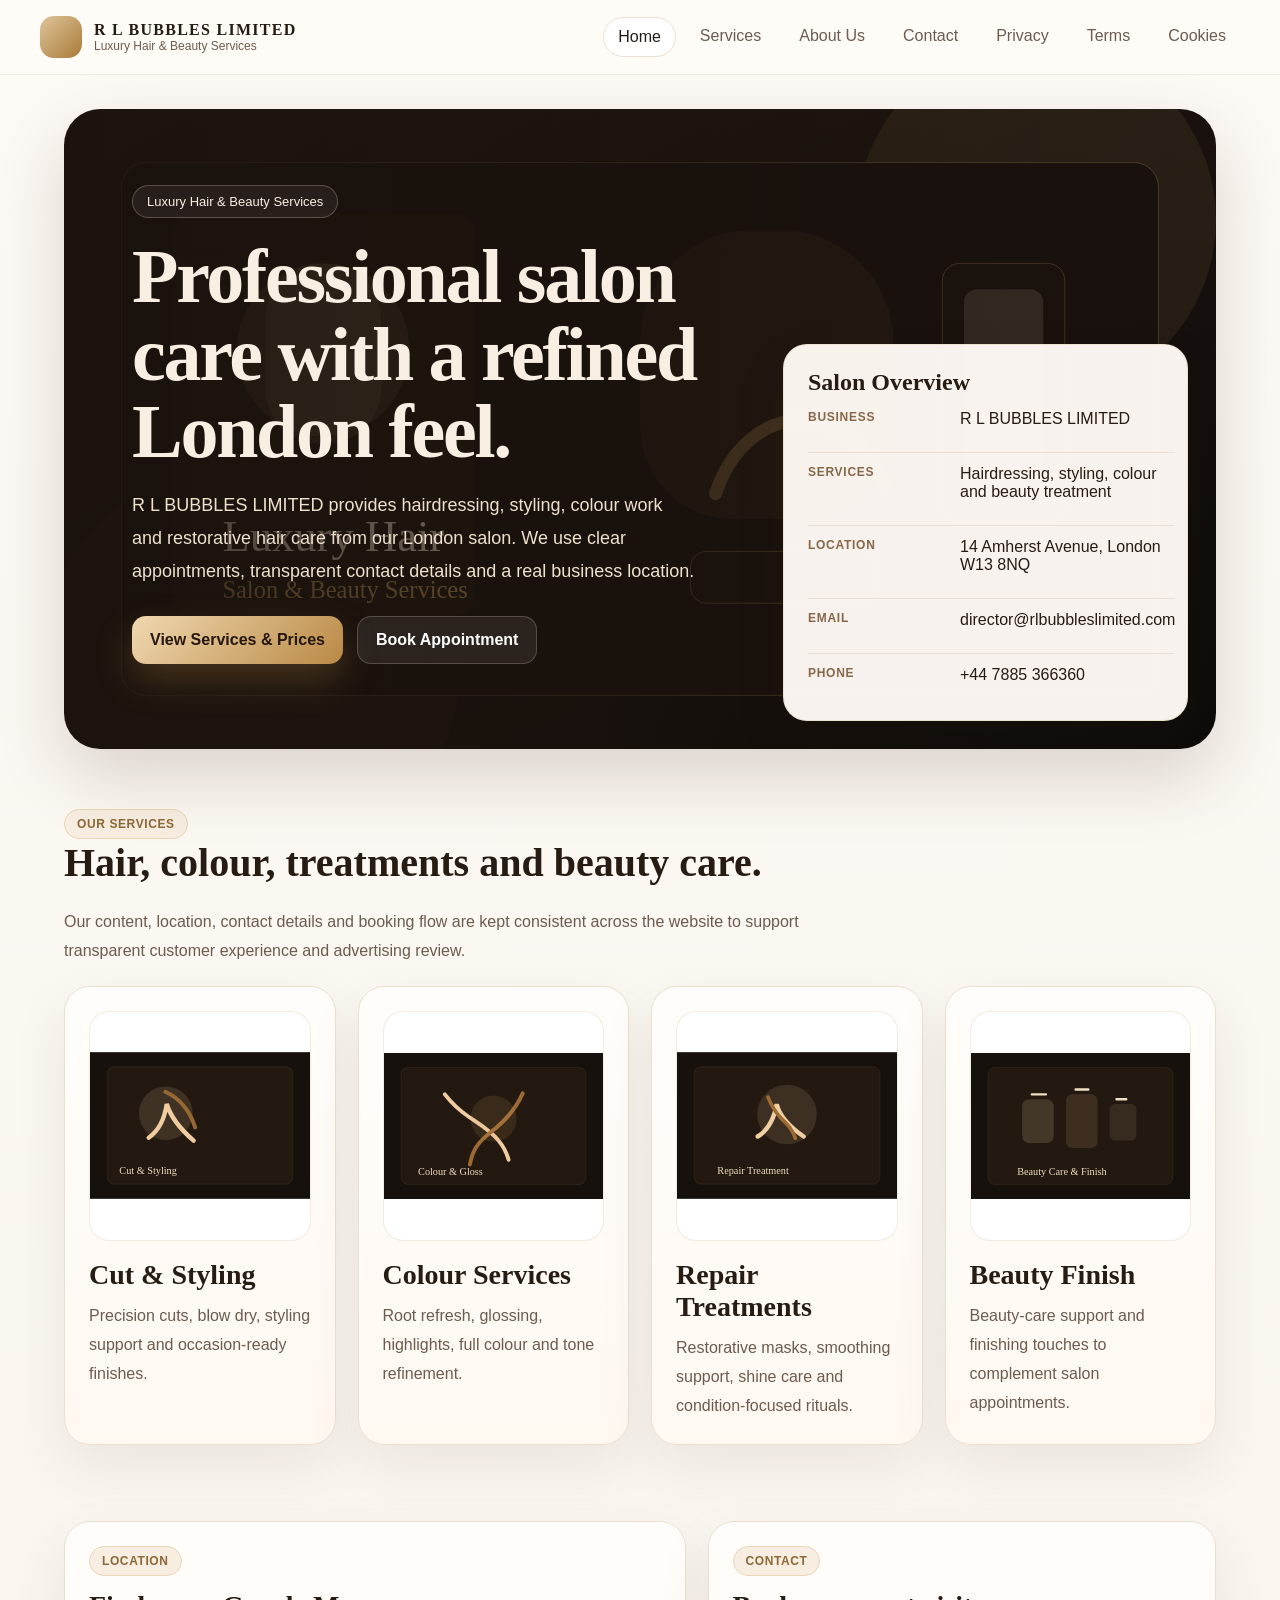
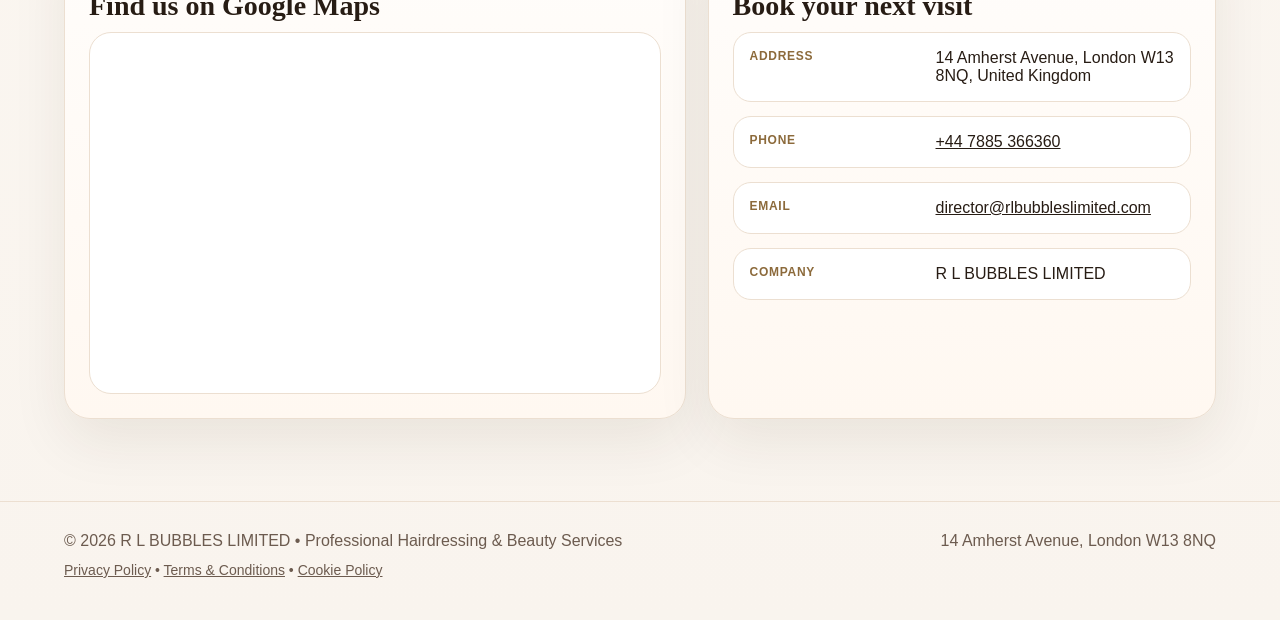
==== commit aa2bff63: "cdsc" ====
--- a/index.html
+++ b/index.html
@@ -1,4 +1,4 @@
 <!DOCTYPE html><html lang='en'><head><meta charset='utf-8'><meta name='viewport' content='width=device-width,initial-scale=1'><title>R L BUBBLES LIMITED | Hair & Beauty Salon London</title><meta name='description' content='Hairdressing, colour, styling and beauty treatment services at R L BUBBLES LIMITED in London.'><link rel='canonical' href='https://rlbubbleslimited.com/'><link rel='stylesheet' href='style.css'></head><body><nav class='nav'><div class='wrap nav-inner'><a class='brand' href='index.html'><div class='mark'></div><div><strong>R L BUBBLES LIMITED</strong><span>Luxury Hair & Beauty Services</span></div></a><div class='links'><a class='active' href='index.html'>Home</a><a class='' href='services.html'>Services</a><a class='' href='about.html'>About Us</a><a class='' href='contact.html'>Contact</a><a href='privacy.html'>Privacy</a><a href='terms.html'>Terms</a><a href='cookie-policy.html'>Cookies</a></div></div></nav>
 <section class='hero'><div class='wrap'><div class='hero-card'><div class='hero-inner'><div class='kicker'>Luxury Hair & Beauty Services</div><h1>Professional salon care with a refined London feel.</h1><p class='lead'>R L BUBBLES LIMITED provides hairdressing, styling, colour work and restorative hair care from our London salon. We use clear appointments, transparent contact details and a real business location.</p><div class='actions'><a class='btn btn-primary' href='services.html'>View Services & Prices</a><a class='btn btn-secondary' href='contact.html'>Book Appointment</a></div></div><div class='float'><h3>Salon Overview</h3><div class='list'><div class='item'><strong>Business</strong><div>R L BUBBLES LIMITED</div></div><div class='item'><strong>Services</strong><div>Hairdressing, styling, colour and beauty treatment</div></div><div class='item'><strong>Location</strong><div>14 Amherst Avenue, London W13 8NQ</div></div><div class='item'><strong>Email</strong><div>director@rlbubbleslimited.com</div></div><div class='item'><strong>Phone</strong><div>+44 7885 366360</div></div></div></div></div></div></section>
 <section class='section'><div class='wrap'><div class='heading'><div><span class='badge'>Our Services</span><h2>Hair, colour, treatments and beauty care.</h2></div><p>Our content, location, contact details and booking flow are kept consistent across the website to support transparent customer experience and advertising review.</p></div><div class='grid4'><div class='card'><div class='media' style="background-image:url('assets/cut-style.svg')"></div><h3>Cut & Styling</h3><p>Precision cuts, blow dry, styling support and occasion-ready finishes.</p></div><div class='card'><div class='media' style="background-image:url('assets/colour.svg')"></div><h3>Colour Services</h3><p>Root refresh, glossing, highlights, full colour and tone refinement.</p></div><div class='card'><div class='media' style="background-image:url('assets/treatment.svg')"></div><h3>Repair Treatments</h3><p>Restorative masks, smoothing support, shine care and condition-focused rituals.</p></div><div class='card'><div class='media' style="background-image:url('assets/beauty.svg')"></div><h3>Beauty Finish</h3><p>Beauty-care support and finishing touches to complement salon appointments.</p></div></div></div></section>
-<section class='section'><div class='wrap grid2'><div class='card'><span class='badge'>Location</span><h3 style='margin-top:14px'>Find us on Google Maps</h3><div class='mapbox'><iframe title='Google map for R L BUBBLES LIMITED' loading='lazy' referrerpolicy='no-referrer-when-downgrade' src='https://www.google.com/maps?q=14%20Amherst%20Avenue%20London%20W13%208NQ%20United%20Kingdom&output=embed'></iframe></div><div class='note'>Before submitting ads, replace any placeholder social links with the salon's verified Facebook and Instagram profile URLs.</div></div><div class='card'><span class='badge'>Contact</span><h3 style='margin-top:14px'>Book your next visit</h3><div class='details'><div class='detail'><strong>Address</strong><div>14 Amherst Avenue, London W13 8NQ, United Kingdom</div></div><div class='detail'><strong>Phone</strong><div><a href='tel:+447885366360'>+44 7885 366360</a></div></div><div class='detail'><strong>Email</strong><div><a href='mailto:director@rlbubbleslimited.com'>director@rlbubbleslimited.com</a></div></div><div class='detail'><strong>Company</strong><div>R L BUBBLES LIMITED</div></div></div><div class='socials'><a href='https://www.facebook.com/rlbubbleslimited' target='_blank' rel='noopener'>Facebook</a><a href='https://www.instagram.com/rlbubbleslimited' target='_blank' rel='noopener'>Instagram</a><a href='https://www.google.com/maps/search/?api=1&query=14+Amherst+Avenue+London+W13+8NQ' target='_blank' rel='noopener'>Google Maps</a></div></div></div></section><footer class='footer'><div class='wrap footer-inner'><div>© 2026 R L BUBBLES LIMITED • Professional Hairdressing & Beauty Services</div><div>14 Amherst Avenue, London W13 8NQ</div></div><div class='wrap' style='padding-top:12px'><div class='small'><a href='privacy.html'>Privacy Policy</a> • <a href='terms.html'>Terms &amp; Conditions</a> • <a href='cookie-policy.html'>Cookie Policy</a></div></div></footer></body></html>+<section class='section'><div class='wrap grid2'><div class='card'><span class='badge'>Location</span><h3 style='margin-top:14px'>Find us on Google Maps</h3><div class='mapbox'><iframe title='Google map for R L BUBBLES LIMITED' loading='lazy' referrerpolicy='no-referrer-when-downgrade' src='https://www.google.com/maps?q=14%20Amherst%20Avenue%20London%20W13%208NQ%20United%20Kingdom&output=embed'></iframe></div></div><div class='card'><span class='badge'>Contact</span><h3 style='margin-top:14px'>Book your next visit</h3><div class='details'><div class='detail'><strong>Address</strong><div>14 Amherst Avenue, London W13 8NQ, United Kingdom</div></div><div class='detail'><strong>Phone</strong><div><a href='tel:+447885366360'>+44 7885 366360</a></div></div><div class='detail'><strong>Email</strong><div><a href='mailto:director@rlbubbleslimited.com'>director@rlbubbleslimited.com</a></div></div><div class='detail'><strong>Company</strong><div>R L BUBBLES LIMITED</div></div></div></div></div></section><footer class='footer'><div class='wrap footer-inner'><div>© 2026 R L BUBBLES LIMITED • Professional Hairdressing & Beauty Services</div><div>14 Amherst Avenue, London W13 8NQ</div></div><div class='wrap' style='padding-top:12px'><div class='small'><a href='privacy.html'>Privacy Policy</a> • <a href='terms.html'>Terms &amp; Conditions</a> • <a href='cookie-policy.html'>Cookie Policy</a></div></div></footer></body></html>
